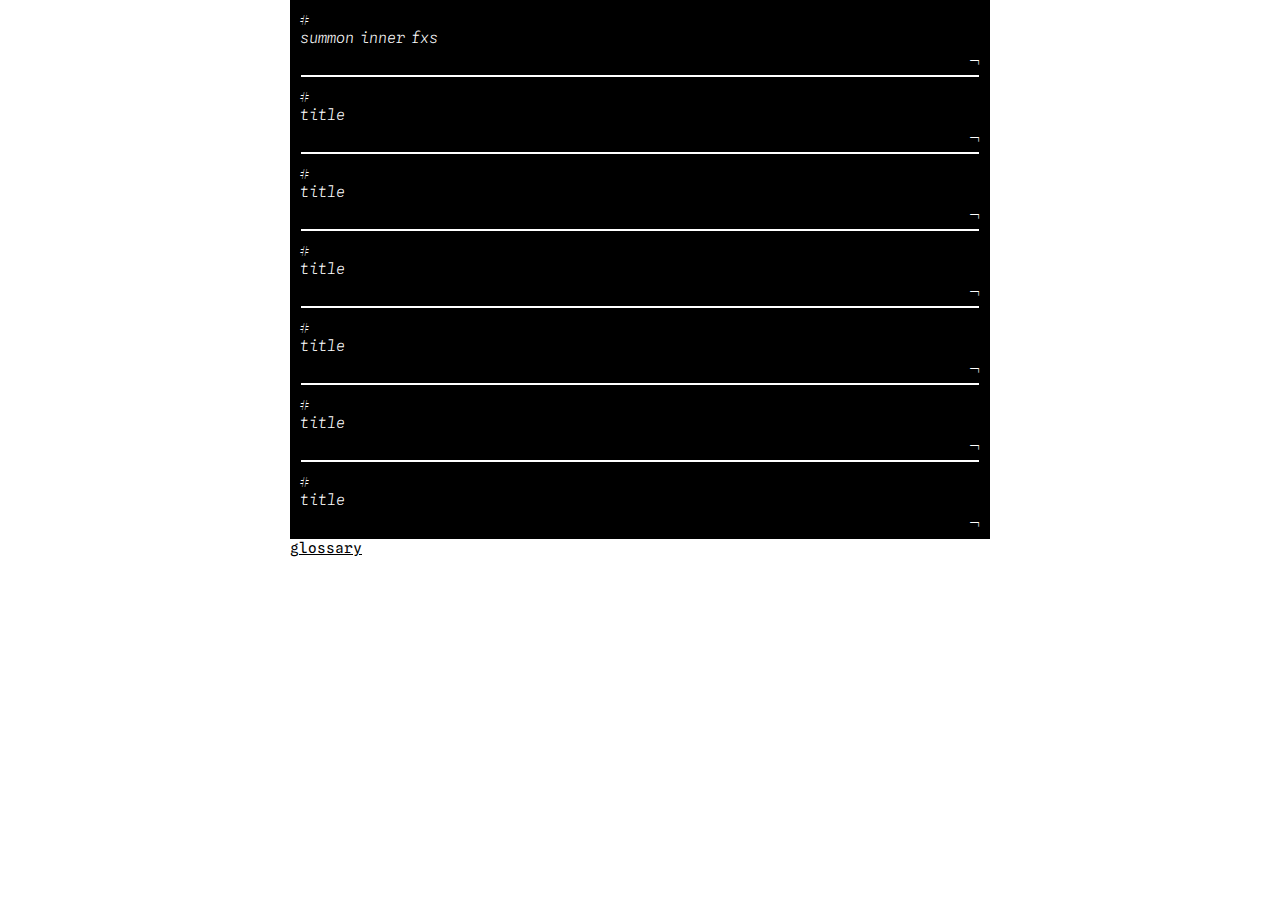
==== index.html @ 473c0562 "Update index.html" ====
<!DOCTYPE html>
<html>
<head>
<meta charset="utf-8/">
<meta name="viewport" content="width=device-width, initial-scale=1"/>

<!-- title --> 
<title>nth</title>

<!-- google fonts api --> 
<link rel="preconnect" href="https://fonts.googleapis.com">
<link rel="preconnect" href="https://fonts.gstatic.com" crossorigin>
<link href="https://fonts.googleapis.com/css2?family=Cormorant+Infant:ital,wght@0,300;0,400;0,500;0,600;1,300;1,400;1,500;1,600&family=Cousine:ital@0;1&family=DM+Mono:ital,wght@0,300;0,400;1,300;1,400&family=IBM+Plex+Mono:ital,wght@0,100;0,200;0,300;0,400;0,500;0,600;0,700;1,100;1,200;1,300;1,400;1,500;1,600;1,700&family=IBM+Plex+Sans:ital,wght@0,100;0,200;0,300;0,400;1,100;1,200;1,300;1,400&family=Montserrat+Alternates:ital,wght@0,100;0,200;0,300;0,400;1,100;1,200;1,300;1,400&family=Montserrat:ital,wght@0,100;0,200;0,300;0,400;1,100;1,200;1,300;1,400&family=Overpass+Mono:wght@300;400&family=PT+Mono&family=Quicksand:wght@300;400&family=Raleway:ital,wght@0,100;0,200;0,300;0,400;0,500;1,100;1,200;1,300;1,400;1,500&family=Red+Hat+Mono:ital,wght@0,300;0,400;1,300;1,400&family=Source+Code+Pro:ital,wght@0,200;0,300;0,400;1,200;1,300;1,400&family=Space+Mono:ital@0;1&family=Spline+Sans+Mono:ital,wght@0,300;0,400;1,300;1,400&family=Ubuntu+Mono:ital@0;1&display=swap" rel="stylesheet">

<link rel="stylesheet" href="https://fonts.googleapis.com/css2?family=Material+Symbols+Sharp:opsz,wght,FILL,GRAD@20..48,100..700,0..1,-50..200" />

<!-- css rules to specify font families:
font-family: 'Cormorant Infant', serif;
font-family: 'Cousine', monospace;
font-family: 'DM Mono', monospace;
font-family: 'IBM Plex Mono', monospace;
font-family: 'IBM Plex Sans', sans-serif;
font-family: 'Montserrat', sans-serif;
font-family: 'Montserrat Alternates', sans-serif;
font-family: 'Overpass Mono', monospace;
font-family: 'PT Mono', monospace;
font-family: 'Quicksand', sans-serif;
font-family: 'Raleway', sans-serif;
font-family: 'Red Hat Mono', monospace;
font-family: 'Source Code Pro', monospace;
font-family: 'Space Mono', monospace;
font-family: 'Spline Sans Mono', monospace;
font-family: 'Ubuntu Mono', monospace;
-->

<style>

/* centered div */

.centered {
	width: 700px;
	margin: auto;
}

/* basics */

body {
	margin: 0px 0px 0px 0px;
	padding: 0px 0px 0px 0px;
}

p {
  	font-size: 100%;
  	/*font-family: "Times New Roman", Times, serif;*/
	font-family: 'Raleway', sans-serif;
	/*font-family: 'Montserrat', sans-serif;*/
	font-weight: 300;
  	width: 700px;
  	margin: auto;
  	background-color: white;
}

nav {
	/*font-family: "Times New Roman", Times, serif;*/
	/*font-family: Raleway, Thin, sans serif;*/
	font-family: 'Spline Sans Mono', monospace;
	/*font-family: 'Space Mono', monospace;*/
	/*font-family: 'Quicksand', sans-serif;*/
  	font-size: 90%;
	word-spacing: -7px;
	width: 700px;
  	margin: 0px;
}

/* text outside foldable containers */

.text {
	font-size: 100%;
    	/*font-family: "Times New Roman", Times, serif;*/
	font-family: Raleway, Thin, sans serif;
	word-wrap: normal;
   	width: 700px;
   	margin: auto;
   	background-color: white;
}

/* paragraph hover effect */

/*
p:hover {
    	color: black;
        background-color: black;
}
*/

/* horizontal lines */

hr {
	border: 8px solid #0000A6;
  	width: 700px;
  	margin: auto;
	margin-left: 0;
	margin-right: 0;
	border-left: 0;
	border-right: 0;
}

/* collapsibles */

.collapsible {
	display: flex; 
	justify-content: center;
	align-items: flex-start;
	flex-direction: column;
	/*font-family: 'Raleway', sans-serif;*/
	font-weight: 200;
	font-family: 'Montserrat', sans-serif;
	/*font-family: 'Source Code Pro', monospace;*/
	/*font-family: 'Space Mono', monospace;*/
	background-color: #000;
	color: white;
	cursor: pointer;
	margin: 0px;
	padding: 0px;
	width: 100%;
	height: 77px;
	border: none;
	text-align: left;
  	outline: none;
  	font-size: 15px;
}

.folder_button_main_layout {
	display: flex;
	flex-direction: column;
	justify-content: space-between;
	height: 100%;
	width: 100%;
	margin: 0px 0px 0px 0px;
	padding: 0px 0px 0px 0px;
}

.divider {
	border: 0.5px solid;
	color: white;
  	width: 700px;
	margin: 0px auto 0px auto;
	padding: 0px 0px 0px 0px;
	width: 96.5%;
	text-align: center;
	transition: color 0.15s ease-out;
}

.folder_button_secondary_layout {
	width: 680px;
	padding: 10px 10px 0px 10px;
}

.active, .collapsible:hover {
 	background-color: #0000A6;
}

.folder_number {
	/*font-family: 'Montserrat', sans-serif;*/
	font-family: 'IBM Plex Mono', monospace;
	font-weight: 100;
	font-size: 15px;
}

.folder_title {
	/*font-family: 'Source Code Pro', monospace;*/
	font-family: 'Spline Sans Mono', monospace;
	word-spacing: -3px;
	font-style: italic;
	/*font-family: 'Quicksand', sans-serif;*/
	font-weight: 300;
	font-size: 15px;
}

/* google material symbol properties  */

.material-symbols-sharp {
  font-variation-settings:
  'FILL' 0,
  'wght' 200,
  'GRAD' 0,
  'opsz' 20
}

.folder_symbol {	
	font-family: 'IBM Plex Mono', monospace;
	text-align: end;
	font-size: 19px;
}

/* fold 1 content */

.folder_container_1 {
	display: flex;
	flex-wrap: wrap;
	justify-content: flex-start;
	align-content: flex-start;
	align-items: flex-start;
	margin: 0px;
	gap: 5px;
  	max-height: 0;
  	overflow: hidden;
  	transition: max-height 0.15s ease-out;
  	background-color: white;
}

.folder_container_1 > div {
	margin: 0px;
}

.folder_img_1 {  
	display: flex;
	width: 345px;
  	height: 345px;
	object-fit: none;
	margin: 0px 0px 0px 0px;
	padding: 0px 0px 0px 0px;
}

.folder_txt_side_1 {
	width: 325px;
	height: 345px;
  	font-size: 80%;
	font-family: 'IBM Plex Sans', sans-serif;
	/*font-family: 'Quicksand', sans-serif;*/
	margin: 0px 0px 0px 0px;
	padding: 15px 15px 0px 10px;
	font-weight: 300;
	word-wrap: break-word;
  	background-color: white;
}

.folder_txt_main_1 {
	width: 325px;
	height: 172.5px;
  	font-size: 80%;
	font-family: 'IBM Plex Sans', sans-serif;
	/*font-family: 'Quicksand', sans-serif;*/
	margin: 0px 0px 0px 0px;
	padding: 5px 10px 0px 10px;
	font-weight: 300;
	word-wrap: break-word;
  	background-color: white;
}

.folder_bcplayer_div_1 {
	width: 700px;
	height: auto;
}

.folder_bcplayer_1 {
	border: 0; 
	width: 700px;
	padding: 5px 0px 0px 0px;
	height: 120px;
}

/* other collapsibles temporary content */

.content {
  	padding: 0px 0px 0px 0px;
  	max-height: 0;
  	overflow: hidden;
  	transition: max-height 0.3s ease-out;
  	background-color: white;
}

/* links */

a:link {
  	color: black;
  	background-color: transparent;
  	text-decoration: none;
}

a:visited {
 	color: black;
 	background-color: transparent;
 	text-decoration: none;
}

a:hover {
  	color: black;
  	background-color: black;
  	text-decoration: none;
}
	
a:active {
 	color: black;
  	background-color: white;
  	text-decoration: none;
}

/* responsive mode (less than 700px) */

@media screen and (max-width: 700px) {
	.left, .main, .right {
    		width: 100%; /* The width is 130%, when the viewport is 700px or smaller */
	}
	.centered {
		width: 100%;
		margin: auto;
  	}
  	body {   
		width: 100%;
    		margin: auto;
		padding: 0px 0px 0px 0px;
  	}
  	.text {
		font-size: 4.5vw;
    		font-family: "Times New Roman", Times, serif;
    		word-wrap: normal;
    		width: 99%;
    		margin: auto;
    		background-color: white;
  	}
  	p { 
  		font-size: 4.5vw;
  		margin: 0px 6px 0px 0px;
		padding: 0px 0px 0px  0px ;
 		width: 100%;
  	}
	img {
		width: 100%;
		object-fit: cover;
	}
	nav {
		/*font-family: "Times New Roman", Times, serif;*/
		/*font-family: Raleway, Thin, sans serif;*/
		font-family: 'Space Mono', monospace;
  		font-size: 4.0vw;
  		margin: auto;
		width: 99%;
  	}
  	hr {
  		width: 100%;
  	}
	.divider {
		border: 1px solid #0000A6;
  		width: 700px;
		margin: 0px 0px 0px 0px;
		padding: 0px 0px 0px 0px;
		width: 95%;
		text-align: center;
	}
	.folder_container_1 {
	gap: 0;
	}
	.folder_img_1 {  
		display: flex;
		width: auto;
  		height: auto;
		object-fit: none;
		margin: 0px 0px 0px 0px;
		padding: 0px 0px 0px 0px;
	}
	.folder_txt_side_1 {
		width: auto;
		height: auto;
  		font-size: 4.5vw;
		font-family: 'IBM Plex Sans', sans-serif;
		/*font-family: 'Quicksand', sans-serif;*/
		margin: 0px 0px 0px 0px;
		padding: 15px 15px 15px 15px;
		font-weight: 300;
		word-wrap: break-word;
  		background-color: white;
	}
	.folder_txt_main_1 {
		width: auto;
		height: auto;
  		font-size: 4.5vw;
		font-family: 'IBM Plex Sans', sans-serif;
		/*font-family: 'Quicksand', sans-serif;*/
		margin: 0px 0px 0px 0px;
		padding: 15px 15px 15px 15px;
		font-weight: 300;
		word-wrap: break-word;
  		background-color: white;
	}
 	.folder_bcplayer_div_1 {
		width: 100%;
		height: 120px;
}
	.folder_bcplayer_1 {
		border: 0; 
		width: 100%;
		height: 120px;
		padding: 0% 0% 0% 0%;
	}
  	.content {
  		width: 100%;
  	}
	.collapsible {
		display: flex; 
		justify-content: center;
		align-items: flex-start;
		flex-direction: column;
		/*font-family: 'Raleway', sans-serif;*/
		font-weight: 200;
		font-family: 'Montserrat', sans-serif;
		/*font-family: 'Source Code Pro', monospace;*/
		/*font-family: 'Space Mono', monospace;*/
		background-color: #000;
		color: white;
		cursor: pointer;
		margin: 0px;
		padding: 0px;
		width: 100%;
		height: 75px;
		border: none;
		text-align: left;
  		outline: none;
  		font-size: 15px;
	}

	.folder_button_main_layout {
		display: flex;
		flex-direction: column;
		justify-content: space-between;
		height: 100%;
		width: 100%;
		margin: 0px 0px 0px 0px;
		padding: 0px 0px 0px 0px;
	}

	.divider {
		border: 0.5px solid;
		color: white;
  		width: 100%;
		margin: 0px auto 0px auto;
		padding: 0px 0px 0px 0px;
		width: 94%;
		text-align: center;
		transition: color 0.15s ease-out;
	}

	.folder_button_secondary_layout {
		width: 100%;
		padding: 5px 0px 5px 0px;
	}

	.active, .collapsible:hover {
 		background-color: #0000A6;
	}

	.folder_number {
		font-family: 'IBM Plex Mono', monospace;
		word-spacing: -3px;
		font-weight: 400;
		font-size: 4.3vw;
		padding: 0px 10px 0px 10px;
	}

	.folder_title {
		font-family: 'Spline Sans Mono', monospace;
		font-style: italic;
		word-spacing: -3px;
		font-weight: 200;
		font-size: 4.3vw;
		padding: 0px 10px 0px 10px;
	}

	.folder_symbol {
		font-family: 'Spline Sans Mono', monospace;
		word-spacing: -3px;
		text-align: end;
		font-size: 4.3vw;
		padding: 0px 10px 0px 10px;
	}
}

</style>
</head>
<body>

<div class="centered">

<!--
<div class="text">
<p>Lorem ipsum dolor sit amet, consectetur adipisicing elit, sed do eiusmod tempor incididunt ut labore et dolore magna aliqua. Ut enim ad minim veniam, quis nostrud exercitation ullamco laboris nisi ut aliquip ex ea commodo consequat.</p>
</div>
-->

<!-- folder 1 -->

<button class="collapsible";>

<div class="folder_button_main_layout";>
<div class="folder_button_secondary_layout";>

<div class="folder_number";>
#
</div>

<div class="folder_title";>
summon inner fxs
</div>

<div class="folder_symbol">
&#172
</div>

</div>

<hr class="divider";>

</div>

</button>
<div class="folder_container_1">

<div class="folder_img_1">
<img src="img/img2.png" alt="src">
</div>

<div>
<p class="folder_txt_side_1">Lorem ipsum dolor sit amet, consectetur adipisicing elit, sed do eiusmod tempor incididunt ut labore et dolore magna aliqua. Ut enim ad minim veniam, quis nostrud exercitation ullamco laboris nisi ut aliquip ex ea commodo consequat. Lorem ipsum dolor sit amet, consectetur adipisicing elit, sed do eiusmod tempor incididunt ut labore et dolore magna aliqua. Ut enim ad minim veniam, quis nostrud exercitation ullamco laboris nisi ut aliquip ex ea commodo consequat. Lorem ipsum dolor sit amet, consectetur adipisicing elit, sed do eiusmod tempor incididunt ut labore et dolore magna aliqua. Ut enim ad minim veniam, quis nostrud exercitation ullamco laboris nisi ut aliquip ex ea commodo consequat. Sed ut perspiciatis unde omnis iste natus error sit voluptatem accusantium doloremque laudantium, totam rem aperiam, eaque ipsa quae ab illo inventore veritatis et quasi architecto beatae vitae dicta sunt explicabo. Nemo enim ipsam voluptatem quia voluptas sit aspernatur aut odit aut fugit...</p>
</div>

<div>
<p class="folder_txt_main_1">Lorem ipsum dolor sit amet, consectetur adipisicing elit, sed do eiusmod tempor incididunt ut labore et dolore magna aliqua. Ut enim ad minim veniam, quis nostrud exercitation ullamco laboris nisi ut aliquip ex ea commodo consequat. Lorem ipsum dolor sit amet, consectetur adipisicing elit, sed do eiusmod tempor incididunt ut labore et dolore magna aliqua. Ut enim ad minim veniam, quis nostrud exercitation ullamco laboris nisi ut aliquip ex ea commodo consequat. Sed ut perspiciatis unde omnis iste natus error.</p>
</div>

<div>
<p class="folder_txt_main_1">Lorem ipsum dolor sit amet, consectetur adipisicing elit, sed do eiusmod tempor incididunt ut labore et dolore magna aliqua. Ut enim ad minim veniam, quis nostrud exercitation ullamco laboris nisi ut aliquip ex ea commodo consequat. Lorem ipsum dolor sit amet, consectetur adipisicing elit, sed do eiusmod tempor incididunt ut labore et dolore magna aliqua. Ut enim ad minim veniam, quis nostrud exercitation ullamco laboris nisi ut aliquip ex ea commodo consequat. Sed ut perspiciatis unde omnis iste natus error.</p>
</div>

<div class="folder_bcplayer_div_1">
<iframe class="folder_bcplayer_1" src="https://bandcamp.com/EmbeddedPlayer/album=3165089018/size=large/bgcol=ffffff/linkcol=333333/tracklist=false/artwork=none/transparent=true/" seamless><a href="https://berndschurer.bandcamp.com/album/parallax">Parallax by Bernd Schurer</a></iframe>
</div>
<hr>
</div>

<!-- folder 2 -->

<button class="collapsible";>
<div class="folder_button_main_layout";>
<div class="folder_button_secondary_layout";>

<div class="folder_number";>
#
</div>

<div class="folder_title";>
title
</div>

<div class="folder_symbol">
&#172;
</div>

</div>

<hr class="divider";>

</div>
</button>

<div class="content">
<p>Lorem ipsum dolor sit amet, consectetur adipisicing elit, sed do eiusmod tempor incididunt ut labore et dolore magna aliqua. Ut enim ad minim veniam, quis nostrud exercitation ullamco laboris nisi ut aliquip ex ea commodo consequat.</p>
</div>

<!-- folder 3 -->

<button class="collapsible";>
<div class="folder_button_main_layout";>
<div class="folder_button_secondary_layout";>

<div class="folder_number";>
#
</div>

<div class="folder_title";>
title
</div>

<div class="folder_symbol">
&#172;
</div>

</div>

<hr class="divider";>

</div>
</button>

<div class="content">
<p>Lorem ipsum dolor sit amet, consectetur adipisicing elit, sed do eiusmod tempor incididunt ut labore et dolore magna aliqua. Ut enim ad minim veniam, quis nostrud exercitation ullamco laboris nisi ut aliquip ex ea commodo consequat.</p>
</div>

<!-- folder 4 -->

<button class="collapsible";>
<div class="folder_button_main_layout";>
<div class="folder_button_secondary_layout";>

<div class="folder_number";>
#
</div>

<div class="folder_title";>
title
</div>

<div class="folder_symbol">
&#172;
</div>

</div>

<hr class="divider";>

</div>
</button>

<div class="content">
<p>Lorem ipsum dolor sit amet, consectetur adipisicing elit, sed do eiusmod tempor incididunt ut labore et dolore magna aliqua. Ut enim ad minim veniam, quis nostrud exercitation ullamco laboris nisi ut aliquip ex ea commodo consequat.</p>
</div>


<!-- folder 5 -->

<button class="collapsible";>
<div class="folder_button_main_layout";>
<div class="folder_button_secondary_layout";>

<div class="folder_number";>
#
</div>

<div class="folder_title";>
title
</div>

<div class="folder_symbol">
&#172;
</div>

</div>

<hr class="divider";>

</div>
</button>

<div class="content">
<p>Lorem ipsum dolor sit amet, consectetur adipisicing elit, sed do eiusmod tempor incididunt ut labore et dolore magna aliqua. Ut enim ad minim veniam, quis nostrud exercitation ullamco laboris nisi ut aliquip ex ea commodo consequat.</p>
</div>

<!-- folder 6 -->

<button class="collapsible";>
<div class="folder_button_main_layout";>
<div class="folder_button_secondary_layout";>

<div class="folder_number";>
#
</div>

<div class="folder_title";>
title
</div>

<div class="folder_symbol">
&#172;
</div>

</div>

<hr class="divider";>

</div>
</button>

<div class="content">
<p>Lorem ipsum dolor sit amet, consectetur adipisicing elit, sed do eiusmod tempor incididunt ut labore et dolore magna aliqua. Ut enim ad minim veniam, quis nostrud exercitation ullamco laboris nisi ut aliquip ex ea commodo consequat.</p>
</div>

<!-- folder 7 -->

<button class="collapsible";>
<div class="folder_button_main_layout";>
<div class="folder_button_secondary_layout";>

<div class="folder_number";>
#
</div>

<div class="folder_title";>
title
</div>

<div class="folder_symbol">
&#172;
</div>

</div>

</div>
</button>

<div class="content">
<div style="padding:177.78% 0 0 0;position:relative;"><iframe src="https://player.vimeo.com/video/793656468?h=6469b2179f&color=0000A6&title=0&byline=0&portrait=0" style="position:absolute;top:0;left:0;width:100%;height:100%;" frameborder="0" allow="autoplay; fullscreen; picture-in-picture" allowfullscreen></iframe></div><script src="https://player.vimeo.com/api/player.js"></script>
</div>

<nav>
<a href="glossary.html"><ins>glossary</ins></a>
</nav>


</div>

<script>
var coll = document.getElementsByClassName("collapsible");
var i;

for (i = 0; i < coll.length; i++) {
  coll[i].addEventListener("click", function() {
    this.classList.toggle("active");
    var content = this.nextElementSibling;
    if (content.style.maxHeight){
      content.style.maxHeight = null;
    } else {
      content.style.maxHeight = content.scrollHeight + "px";
    } 
  });
}
</script>

</body>
</html>
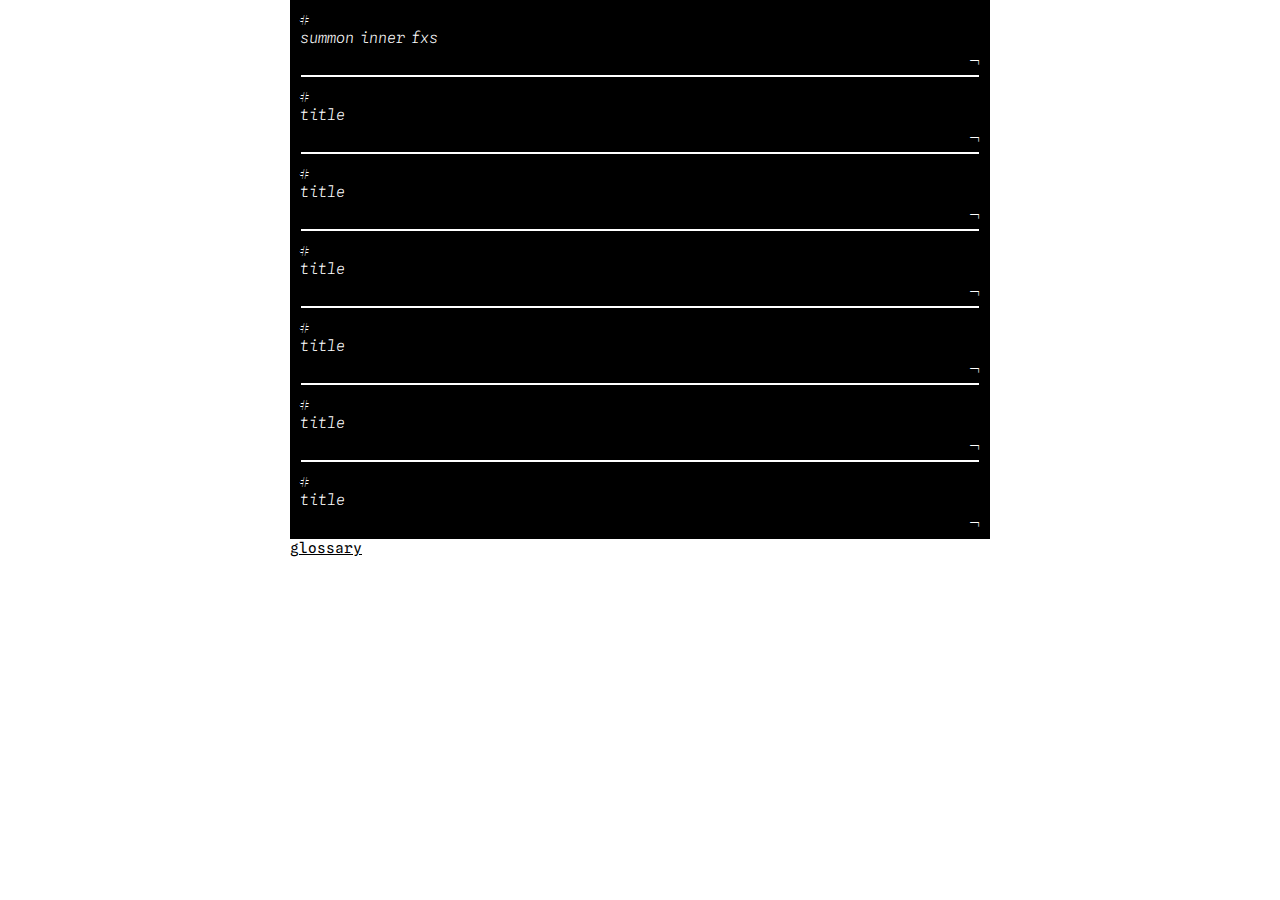
==== commit 0f6d20b4: "Update index.html" ====
--- a/index.html
+++ b/index.html
@@ -1,3 +1,4 @@
+
 <!DOCTYPE html>
 <html>
 <head>
@@ -11,8 +12,6 @@
 <link rel="preconnect" href="https://fonts.googleapis.com">
 <link rel="preconnect" href="https://fonts.gstatic.com" crossorigin>
 <link href="https://fonts.googleapis.com/css2?family=Cormorant+Infant:ital,wght@0,300;0,400;0,500;0,600;1,300;1,400;1,500;1,600&family=Cousine:ital@0;1&family=DM+Mono:ital,wght@0,300;0,400;1,300;1,400&family=IBM+Plex+Mono:ital,wght@0,100;0,200;0,300;0,400;0,500;0,600;0,700;1,100;1,200;1,300;1,400;1,500;1,600;1,700&family=IBM+Plex+Sans:ital,wght@0,100;0,200;0,300;0,400;1,100;1,200;1,300;1,400&family=Montserrat+Alternates:ital,wght@0,100;0,200;0,300;0,400;1,100;1,200;1,300;1,400&family=Montserrat:ital,wght@0,100;0,200;0,300;0,400;1,100;1,200;1,300;1,400&family=Overpass+Mono:wght@300;400&family=PT+Mono&family=Quicksand:wght@300;400&family=Raleway:ital,wght@0,100;0,200;0,300;0,400;0,500;1,100;1,200;1,300;1,400;1,500&family=Red+Hat+Mono:ital,wght@0,300;0,400;1,300;1,400&family=Source+Code+Pro:ital,wght@0,200;0,300;0,400;1,200;1,300;1,400&family=Space+Mono:ital@0;1&family=Spline+Sans+Mono:ital,wght@0,300;0,400;1,300;1,400&family=Ubuntu+Mono:ital@0;1&display=swap" rel="stylesheet">
-
-<link rel="stylesheet" href="https://fonts.googleapis.com/css2?family=Material+Symbols+Sharp:opsz,wght,FILL,GRAD@20..48,100..700,0..1,-50..200" />
 
 <!-- css rules to specify font families:
 font-family: 'Cormorant Infant', serif;
@@ -148,7 +147,6 @@
 	padding: 0px 0px 0px 0px;
 	width: 96.5%;
 	text-align: center;
-	transition: color 0.15s ease-out;
 }
 
 .folder_button_secondary_layout {
@@ -175,16 +173,6 @@
 	/*font-family: 'Quicksand', sans-serif;*/
 	font-weight: 300;
 	font-size: 15px;
-}
-
-/* google material symbol properties  */
-
-.material-symbols-sharp {
-  font-variation-settings:
-  'FILL' 0,
-  'wght' 200,
-  'GRAD' 0,
-  'opsz' 20
 }
 
 .folder_symbol {	
@@ -430,14 +418,11 @@
 	}
 
 	.divider {
-		border: 0.5px solid;
+		border: 0.5px solid white;
 		color: white;
-  		width: 100%;
 		margin: 0px auto 0px auto;
 		padding: 0px 0px 0px 0px;
 		width: 94%;
-		text-align: center;
-		transition: color 0.15s ease-out;
 	}
 
 	.folder_button_secondary_layout {
@@ -453,7 +438,8 @@
 		font-family: 'IBM Plex Mono', monospace;
 		word-spacing: -3px;
 		font-weight: 400;
-		font-size: 4.3vw;
+		/*font-size: 4.3vw;*/
+		font-size: 16px;
 		padding: 0px 10px 0px 10px;
 	}
 
@@ -462,7 +448,8 @@
 		font-style: italic;
 		word-spacing: -3px;
 		font-weight: 200;
-		font-size: 4.3vw;
+		/*font-size: 4.3vw;*/
+		font-size: 16px;
 		padding: 0px 10px 0px 10px;
 	}
 
@@ -470,7 +457,8 @@
 		font-family: 'Spline Sans Mono', monospace;
 		word-spacing: -3px;
 		text-align: end;
-		font-size: 4.3vw;
+		/*font-size: 4.3vw;*/
+		font-size: 16px;
 		padding: 0px 10px 0px 10px;
 	}
 }
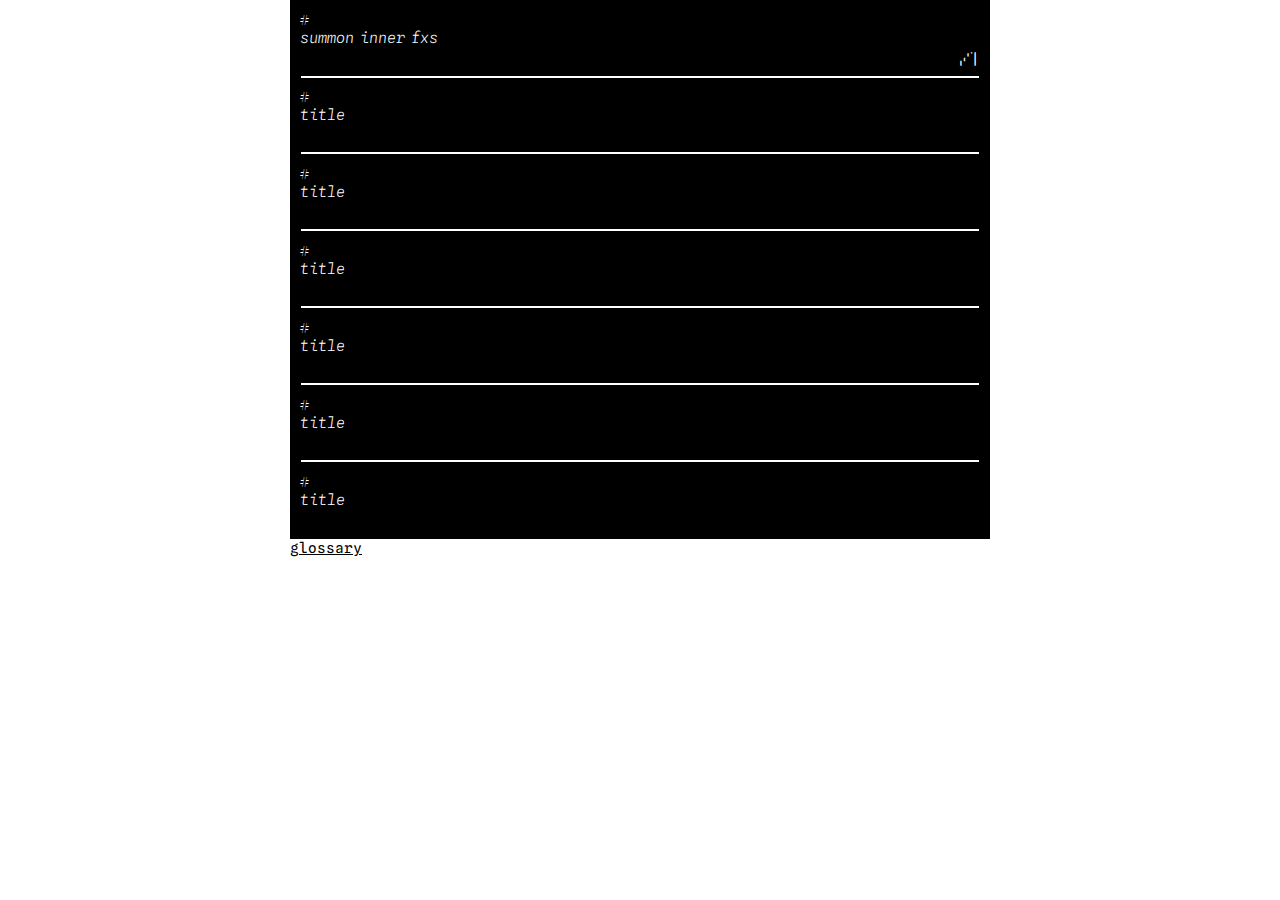
==== commit 4c23806f: "Add files via upload" ====
--- a/index.html
+++ b/index.html
@@ -1,4 +1,3 @@
-
 <!DOCTYPE html>
 <html>
 <head>
@@ -32,443 +31,16 @@
 font-family: 'Ubuntu Mono', monospace;
 -->
 
-<style>
-
-/* centered div */
-
-.centered {
-	width: 700px;
-	margin: auto;
-}
-
-/* basics */
-
-body {
-	margin: 0px 0px 0px 0px;
-	padding: 0px 0px 0px 0px;
-}
-
-p {
-  	font-size: 100%;
-  	/*font-family: "Times New Roman", Times, serif;*/
-	font-family: 'Raleway', sans-serif;
-	/*font-family: 'Montserrat', sans-serif;*/
-	font-weight: 300;
-  	width: 700px;
-  	margin: auto;
-  	background-color: white;
-}
-
-nav {
-	/*font-family: "Times New Roman", Times, serif;*/
-	/*font-family: Raleway, Thin, sans serif;*/
-	font-family: 'Spline Sans Mono', monospace;
-	/*font-family: 'Space Mono', monospace;*/
-	/*font-family: 'Quicksand', sans-serif;*/
-  	font-size: 90%;
-	word-spacing: -7px;
-	width: 700px;
-  	margin: 0px;
-}
-
-/* text outside foldable containers */
-
-.text {
-	font-size: 100%;
-    	/*font-family: "Times New Roman", Times, serif;*/
-	font-family: Raleway, Thin, sans serif;
-	word-wrap: normal;
-   	width: 700px;
-   	margin: auto;
-   	background-color: white;
-}
-
-/* paragraph hover effect */
-
-/*
-p:hover {
-    	color: black;
-        background-color: black;
-}
-*/
-
-/* horizontal lines */
-
-hr {
-	border: 8px solid #0000A6;
-  	width: 700px;
-  	margin: auto;
-	margin-left: 0;
-	margin-right: 0;
-	border-left: 0;
-	border-right: 0;
-}
-
-/* collapsibles */
-
-.collapsible {
-	display: flex; 
-	justify-content: center;
-	align-items: flex-start;
-	flex-direction: column;
-	/*font-family: 'Raleway', sans-serif;*/
-	font-weight: 200;
-	font-family: 'Montserrat', sans-serif;
-	/*font-family: 'Source Code Pro', monospace;*/
-	/*font-family: 'Space Mono', monospace;*/
-	background-color: #000;
-	color: white;
-	cursor: pointer;
-	margin: 0px;
-	padding: 0px;
-	width: 100%;
-	height: 77px;
-	border: none;
-	text-align: left;
-  	outline: none;
-  	font-size: 15px;
-}
-
-.folder_button_main_layout {
-	display: flex;
-	flex-direction: column;
-	justify-content: space-between;
-	height: 100%;
-	width: 100%;
-	margin: 0px 0px 0px 0px;
-	padding: 0px 0px 0px 0px;
-}
-
-.divider {
-	border: 0.5px solid;
-	color: white;
-  	width: 700px;
-	margin: 0px auto 0px auto;
-	padding: 0px 0px 0px 0px;
-	width: 96.5%;
-	text-align: center;
-}
-
-.folder_button_secondary_layout {
-	width: 680px;
-	padding: 10px 10px 0px 10px;
-}
-
-.active, .collapsible:hover {
- 	background-color: #0000A6;
-}
-
-.folder_number {
-	/*font-family: 'Montserrat', sans-serif;*/
-	font-family: 'IBM Plex Mono', monospace;
-	font-weight: 100;
-	font-size: 15px;
-}
-
-.folder_title {
-	/*font-family: 'Source Code Pro', monospace;*/
-	font-family: 'Spline Sans Mono', monospace;
-	word-spacing: -3px;
-	font-style: italic;
-	/*font-family: 'Quicksand', sans-serif;*/
-	font-weight: 300;
-	font-size: 15px;
-}
-
-.folder_symbol {	
-	font-family: 'IBM Plex Mono', monospace;
-	text-align: end;
-	font-size: 19px;
-}
-
-/* fold 1 content */
-
-.folder_container_1 {
-	display: flex;
-	flex-wrap: wrap;
-	justify-content: flex-start;
-	align-content: flex-start;
-	align-items: flex-start;
-	margin: 0px;
-	gap: 5px;
-  	max-height: 0;
-  	overflow: hidden;
-  	transition: max-height 0.15s ease-out;
-  	background-color: white;
-}
-
-.folder_container_1 > div {
-	margin: 0px;
-}
-
-.folder_img_1 {  
-	display: flex;
-	width: 345px;
-  	height: 345px;
-	object-fit: none;
-	margin: 0px 0px 0px 0px;
-	padding: 0px 0px 0px 0px;
-}
-
-.folder_txt_side_1 {
-	width: 325px;
-	height: 345px;
-  	font-size: 80%;
-	font-family: 'IBM Plex Sans', sans-serif;
-	/*font-family: 'Quicksand', sans-serif;*/
-	margin: 0px 0px 0px 0px;
-	padding: 15px 15px 0px 10px;
-	font-weight: 300;
-	word-wrap: break-word;
-  	background-color: white;
-}
-
-.folder_txt_main_1 {
-	width: 325px;
-	height: 172.5px;
-  	font-size: 80%;
-	font-family: 'IBM Plex Sans', sans-serif;
-	/*font-family: 'Quicksand', sans-serif;*/
-	margin: 0px 0px 0px 0px;
-	padding: 5px 10px 0px 10px;
-	font-weight: 300;
-	word-wrap: break-word;
-  	background-color: white;
-}
-
-.folder_bcplayer_div_1 {
-	width: 700px;
-	height: auto;
-}
-
-.folder_bcplayer_1 {
-	border: 0; 
-	width: 700px;
-	padding: 5px 0px 0px 0px;
-	height: 120px;
-}
-
-/* other collapsibles temporary content */
-
-.content {
-  	padding: 0px 0px 0px 0px;
-  	max-height: 0;
-  	overflow: hidden;
-  	transition: max-height 0.3s ease-out;
-  	background-color: white;
-}
-
-/* links */
-
-a:link {
-  	color: black;
-  	background-color: transparent;
-  	text-decoration: none;
-}
-
-a:visited {
- 	color: black;
- 	background-color: transparent;
- 	text-decoration: none;
-}
-
-a:hover {
-  	color: black;
-  	background-color: black;
-  	text-decoration: none;
-}
-	
-a:active {
- 	color: black;
-  	background-color: white;
-  	text-decoration: none;
-}
-
-/* responsive mode (less than 700px) */
-
-@media screen and (max-width: 700px) {
-	.left, .main, .right {
-    		width: 100%; /* The width is 130%, when the viewport is 700px or smaller */
-	}
-	.centered {
-		width: 100%;
-		margin: auto;
-  	}
-  	body {   
-		width: 100%;
-    		margin: auto;
-		padding: 0px 0px 0px 0px;
-  	}
-  	.text {
-		font-size: 4.5vw;
-    		font-family: "Times New Roman", Times, serif;
-    		word-wrap: normal;
-    		width: 99%;
-    		margin: auto;
-    		background-color: white;
-  	}
-  	p { 
-  		font-size: 4.5vw;
-  		margin: 0px 6px 0px 0px;
-		padding: 0px 0px 0px  0px ;
- 		width: 100%;
-  	}
-	img {
-		width: 100%;
-		object-fit: cover;
-	}
-	nav {
-		/*font-family: "Times New Roman", Times, serif;*/
-		/*font-family: Raleway, Thin, sans serif;*/
-		font-family: 'Space Mono', monospace;
-  		font-size: 4.0vw;
-  		margin: auto;
-		width: 99%;
-  	}
-  	hr {
-  		width: 100%;
-  	}
-	.divider {
-		border: 1px solid #0000A6;
-  		width: 700px;
-		margin: 0px 0px 0px 0px;
-		padding: 0px 0px 0px 0px;
-		width: 95%;
-		text-align: center;
-	}
-	.folder_container_1 {
-	gap: 0;
-	}
-	.folder_img_1 {  
-		display: flex;
-		width: auto;
-  		height: auto;
-		object-fit: none;
-		margin: 0px 0px 0px 0px;
-		padding: 0px 0px 0px 0px;
-	}
-	.folder_txt_side_1 {
-		width: auto;
-		height: auto;
-  		font-size: 4.5vw;
-		font-family: 'IBM Plex Sans', sans-serif;
-		/*font-family: 'Quicksand', sans-serif;*/
-		margin: 0px 0px 0px 0px;
-		padding: 15px 15px 15px 15px;
-		font-weight: 300;
-		word-wrap: break-word;
-  		background-color: white;
-	}
-	.folder_txt_main_1 {
-		width: auto;
-		height: auto;
-  		font-size: 4.5vw;
-		font-family: 'IBM Plex Sans', sans-serif;
-		/*font-family: 'Quicksand', sans-serif;*/
-		margin: 0px 0px 0px 0px;
-		padding: 15px 15px 15px 15px;
-		font-weight: 300;
-		word-wrap: break-word;
-  		background-color: white;
-	}
- 	.folder_bcplayer_div_1 {
-		width: 100%;
-		height: 120px;
-}
-	.folder_bcplayer_1 {
-		border: 0; 
-		width: 100%;
-		height: 120px;
-		padding: 0% 0% 0% 0%;
-	}
-  	.content {
-  		width: 100%;
-  	}
-	.collapsible {
-		display: flex; 
-		justify-content: center;
-		align-items: flex-start;
-		flex-direction: column;
-		/*font-family: 'Raleway', sans-serif;*/
-		font-weight: 200;
-		font-family: 'Montserrat', sans-serif;
-		/*font-family: 'Source Code Pro', monospace;*/
-		/*font-family: 'Space Mono', monospace;*/
-		background-color: #000;
-		color: white;
-		cursor: pointer;
-		margin: 0px;
-		padding: 0px;
-		width: 100%;
-		height: 75px;
-		border: none;
-		text-align: left;
-  		outline: none;
-  		font-size: 15px;
-	}
-
-	.folder_button_main_layout {
-		display: flex;
-		flex-direction: column;
-		justify-content: space-between;
-		height: 100%;
-		width: 100%;
-		margin: 0px 0px 0px 0px;
-		padding: 0px 0px 0px 0px;
-	}
-
-	.divider {
-		border: 0.5px solid white;
-		color: white;
-		margin: 0px auto 0px auto;
-		padding: 0px 0px 0px 0px;
-		width: 94%;
-	}
-
-	.folder_button_secondary_layout {
-		width: 100%;
-		padding: 5px 0px 5px 0px;
-	}
-
-	.active, .collapsible:hover {
- 		background-color: #0000A6;
-	}
-
-	.folder_number {
-		font-family: 'IBM Plex Mono', monospace;
-		word-spacing: -3px;
-		font-weight: 400;
-		/*font-size: 4.3vw;*/
-		font-size: 16px;
-		padding: 0px 10px 0px 10px;
-	}
-
-	.folder_title {
-		font-family: 'Spline Sans Mono', monospace;
-		font-style: italic;
-		word-spacing: -3px;
-		font-weight: 200;
-		/*font-size: 4.3vw;*/
-		font-size: 16px;
-		padding: 0px 10px 0px 10px;
-	}
-
-	.folder_symbol {
-		font-family: 'Spline Sans Mono', monospace;
-		word-spacing: -3px;
-		text-align: end;
-		/*font-size: 4.3vw;*/
-		font-size: 16px;
-		padding: 0px 10px 0px 10px;
-	}
-}
-
-</style>
+<!-- google icons --> 
+<link rel="stylesheet" href="https://fonts.googleapis.com/css2?family=Material+Symbols+Outlined:opsz,wght,FILL,GRAD@20..48,100..700,0..1,-50..200" />
+
+<!-- css --> 
+<link rel="stylesheet" href="css/style.css">
+
 </head>
 <body>
 
 <div class="centered">
-
 <!--
 <div class="text">
 <p>Lorem ipsum dolor sit amet, consectetur adipisicing elit, sed do eiusmod tempor incididunt ut labore et dolore magna aliqua. Ut enim ad minim veniam, quis nostrud exercitation ullamco laboris nisi ut aliquip ex ea commodo consequat.</p>
@@ -491,12 +63,15 @@
 </div>
 
 <div class="folder_symbol">
-&#172
-</div>
-
-</div>
-
-<hr class="divider";>
+<!-- &#172 -->
+<span class="material-symbols-outlined">
+waterfall_chart
+</span>
+</div>
+
+</div>
+
+<hr class="divider0";>
 
 </div>
 
@@ -540,12 +115,12 @@
 </div>
 
 <div class="folder_symbol">
-&#172;
-</div>
-
-</div>
-
-<hr class="divider";>
+&nbsp;
+</div>
+
+</div>
+
+<hr class="divider1";>
 
 </div>
 </button>
@@ -569,12 +144,12 @@
 </div>
 
 <div class="folder_symbol">
-&#172;
-</div>
-
-</div>
-
-<hr class="divider";>
+&nbsp;
+</div>
+
+</div>
+
+<hr class="divider2";>
 
 </div>
 </button>
@@ -598,12 +173,12 @@
 </div>
 
 <div class="folder_symbol">
-&#172;
-</div>
-
-</div>
-
-<hr class="divider";>
+&nbsp;
+</div>
+
+</div>
+
+<hr class="divider3";>
 
 </div>
 </button>
@@ -628,12 +203,12 @@
 </div>
 
 <div class="folder_symbol">
-&#172;
-</div>
-
-</div>
-
-<hr class="divider";>
+&nbsp;
+</div>
+
+</div>
+
+<hr class="divider4";>
 
 </div>
 </button>
@@ -657,12 +232,12 @@
 </div>
 
 <div class="folder_symbol">
-&#172;
-</div>
-
-</div>
-
-<hr class="divider";>
+&nbsp;
+</div>
+
+</div>
+
+<hr class="divider5";>
 
 </div>
 </button>
@@ -686,7 +261,7 @@
 </div>
 
 <div class="folder_symbol">
-&#172;
+&nbsp;
 </div>
 
 </div>
@@ -699,28 +274,14 @@
 </div>
 
 <nav>
-<a href="glossary.html"><ins>glossary</ins></a>
+<a href="pages/glossary/glossary.html"><ins>glossary</ins></a>
 </nav>
 
 
 </div>
 
-<script>
-var coll = document.getElementsByClassName("collapsible");
-var i;
-
-for (i = 0; i < coll.length; i++) {
-  coll[i].addEventListener("click", function() {
-    this.classList.toggle("active");
-    var content = this.nextElementSibling;
-    if (content.style.maxHeight){
-      content.style.maxHeight = null;
-    } else {
-      content.style.maxHeight = content.scrollHeight + "px";
-    } 
-  });
-}
-</script>
+<!-- js --> 
+<script src="js/scripts.js"></script>
 
 </body>
 </html>
--- a/css/style.css
+++ b/css/style.css
@@ -0,0 +1,496 @@
+/* centered div */
+	
+.centered {
+	width: 700px;
+	margin: auto;
+}
+
+/* basics */
+
+body {
+	margin: 0px 0px 0px 0px;
+	padding: 0px 0px 0px 0px;
+}
+
+p {
+  	font-size: 100%;
+  	/*font-family: "Times New Roman", Times, serif;*/
+	font-family: 'Raleway', sans-serif;
+	/*font-family: 'Montserrat', sans-serif;*/
+	font-weight: 300;
+  	width: 700px;
+  	margin: auto;
+  	background-color: white;
+}
+
+nav {
+	/*font-family: "Times New Roman", Times, serif;*/
+	/*font-family: Raleway, Thin, sans serif;*/
+	font-family: 'Spline Sans Mono', monospace;
+	/*font-family: 'Space Mono', monospace;*/
+	/*font-family: 'Quicksand', sans-serif;*/
+  	font-size: 90%;
+	word-spacing: -7px;
+	width: 700px;
+  	margin: 0px;
+}
+
+/* icons */
+
+.material-symbols-outlined {
+  font-variation-settings:
+  'FILL' 0,
+  'wght' 100,
+  'GRAD' 0,
+  'opsz' 24
+}
+
+/* text outside foldable containers */
+
+.text {
+	font-size: 100%;
+    	/*font-family: "Times New Roman", Times, serif;*/
+	font-family: Raleway, Thin, sans serif;
+	word-wrap: normal;
+   	width: 700px;
+   	margin: auto;
+   	background-color: white;
+}
+
+/* paragraph hover effect */
+
+/*
+p:hover {
+    	color: black;
+        background-color: black;
+}
+*/
+
+/* horizontal lines */
+
+hr {
+	border: 8px solid #0000A6;
+  	width: 700px;
+  	margin: auto;
+	margin-left: 0;
+	margin-right: 0;
+	border-left: 0;
+	border-right: 0;
+}
+
+/* collapsibles */
+
+.collapsible {
+	display: flex; 
+	justify-content: center;
+	align-items: flex-start;
+	flex-direction: column;
+	/*font-family: 'Raleway', sans-serif;*/
+	font-weight: 200;
+	font-family: 'Montserrat', sans-serif;
+	/*font-family: 'Source Code Pro', monospace;*/
+	/*font-family: 'Space Mono', monospace;*/
+	background-color: #000;
+	color: white;
+	cursor: pointer;
+	margin: 0px;
+	padding: 0px;
+	width: 100%;
+	height: 77px;
+	border: none;
+	text-align: left;
+  	outline: none;
+  	font-size: 15px;
+}
+
+.folder_button_main_layout {
+	display: flex;
+	flex-direction: column;
+	justify-content: space-between;
+	height: 100%;
+	width: 100%;
+	margin: 0px 0px 0px 0px;
+	padding: 0px 0px 0px 0px;
+}
+
+/* folder dividers */
+
+.divider0 {
+	border: 0.5px solid;
+	color: white;
+  	width: 700px;
+	margin: 0px auto 0px auto;
+	padding: 0px 0px 0px 0px;
+	width: 96.5%;
+	text-align: center;
+	transition: opacity 0.1s ease-out;
+}
+
+.divider1 {
+	border: 0.5px solid;
+	color: white;
+  	width: 700px;
+	margin: 0px auto 0px auto;
+	padding: 0px 0px 0px 0px;
+	width: 96.5%;
+	text-align: center;
+	transition: opacity 0.1s ease-out;
+}
+
+.divider2 {
+	border: 0.5px solid;
+	color: white;
+  	width: 700px;
+	margin: 0px auto 0px auto;
+	padding: 0px 0px 0px 0px;
+	width: 96.5%;
+	text-align: center;
+	transition: opacity 0.1s ease-out;
+}
+
+.divider3 {
+	border: 0.5px solid;
+	color: white;
+  	width: 700px;
+	margin: 0px auto 0px auto;
+	padding: 0px 0px 0px 0px;
+	width: 96.5%;
+	text-align: center;
+	transition: opacity 0.1s ease-out;
+}
+
+.divider4 {
+	border: 0.5px solid;
+	color: white;
+  	width: 700px;
+	margin: 0px auto 0px auto;
+	padding: 0px 0px 0px 0px;
+	width: 96.5%;
+	text-align: center;
+	transition: opacity 0.1s ease-out;
+}
+
+.divider5 {
+	border: 0.5px solid;
+	color: white;
+  	width: 700px;
+	margin: 0px auto 0px auto;
+	padding: 0px 0px 0px 0px;
+	width: 96.5%;
+	text-align: center;
+	transition: opacity 0.1s ease-out;
+}
+
+.folder_button_secondary_layout {
+	width: 680px;
+	padding: 10px 10px 0px 10px;
+}
+
+.active, .collapsible:hover {
+ 	background-color: #0000A6;
+}
+
+.folder_number {
+	/*font-family: 'Montserrat', sans-serif;*/
+	font-family: 'IBM Plex Mono', monospace;
+	font-weight: 100;
+	font-size: 15px;
+}
+
+.folder_title {
+	/*font-family: 'Source Code Pro', monospace;*/
+	font-family: 'Spline Sans Mono', monospace;
+	word-spacing: -3px;
+	font-style: italic;
+	/*font-family: 'Quicksand', sans-serif;*/
+	font-weight: 300;
+	font-size: 15px;
+}
+
+.folder_symbol {	
+	font-family: 'IBM Plex Mono', monospace;
+	text-align: end;
+	font-size: 19px;
+}
+
+/* fold 1 content */
+
+.folder_container_1 {
+	display: flex;
+	flex-wrap: wrap;
+	justify-content: flex-start;
+	align-content: flex-start;
+	align-items: flex-start;
+	margin: 0px;
+	gap: 5px;
+  	max-height: 0;
+  	overflow: hidden;
+  	transition: max-height 0.15s ease-out;
+  	background-color: white;
+}
+
+.folder_container_1 > div {
+	margin: 0px;
+}
+
+.folder_img_1 {  
+	display: flex;
+	width: 345px;
+  	height: 345px;
+	object-fit: none;
+	margin: 0px 0px 0px 0px;
+	padding: 0px 0px 0px 0px;
+}
+
+.folder_txt_side_1 {
+	width: 325px;
+	height: 345px;
+  	font-size: 80%;
+	font-family: 'IBM Plex Sans', sans-serif;
+	/*font-family: 'Quicksand', sans-serif;*/
+	margin: 0px 0px 0px 0px;
+	padding: 15px 15px 0px 10px;
+	font-weight: 300;
+	word-wrap: break-word;
+  	background-color: white;
+}
+
+.folder_txt_main_1 {
+	width: 325px;
+	height: 172.5px;
+  	font-size: 80%;
+	font-family: 'IBM Plex Sans', sans-serif;
+	/*font-family: 'Quicksand', sans-serif;*/
+	margin: 0px 0px 0px 0px;
+	padding: 5px 10px 0px 10px;
+	font-weight: 300;
+	word-wrap: break-word;
+  	background-color: white;
+}
+
+.folder_bcplayer_div_1 {
+	width: 700px;
+	height: auto;
+}
+
+.folder_bcplayer_1 {
+	border: 0; 
+	width: 700px;
+	padding: 5px 0px 0px 0px;
+	height: 120px;
+}
+
+/* other collapsibles temporary content */
+
+.content {
+  	padding: 0px 0px 0px 0px;
+  	max-height: 0;
+  	overflow: hidden;
+  	transition: max-height 0.3s ease-out;
+  	background-color: white;
+}
+
+/* links */
+
+a:link {
+  	color: black;
+  	background-color: transparent;
+  	text-decoration: none;
+}
+
+a:visited {
+ 	color: black;
+ 	background-color: transparent;
+ 	text-decoration: none;
+}
+
+a:hover {
+  	color: black;
+  	background-color: black;
+  	text-decoration: none;
+}
+	
+a:active {
+ 	color: black;
+  	background-color: white;
+  	text-decoration: none;
+}
+
+/* responsive mode (less than 700px) */
+
+@media screen and (max-width: 700px) {
+	.left, .main, .right {
+    		width: 100%; /* The width is 130%, when the viewport is 700px or smaller */
+	}
+	.centered {
+		width: 100%;
+		margin: auto;
+  	}
+  	body {   
+		width: 100%;
+    		margin: auto;
+		padding: 0px 0px 0px 0px;
+  	}
+  	.text {
+		font-size: 4.5vw;
+    		font-family: "Times New Roman", Times, serif;
+    		word-wrap: normal;
+    		width: 99%;
+    		margin: auto;
+    		background-color: white;
+  	}
+  	p { 
+  		font-size: 4.5vw;
+  		margin: 0px 6px 0px 0px;
+		padding: 0px 0px 0px  0px ;
+ 		width: 100%;
+  	}
+	img {
+		width: 100%;
+		object-fit: cover;
+	}
+	nav {
+		/*font-family: "Times New Roman", Times, serif;*/
+		/*font-family: Raleway, Thin, sans serif;*/
+		font-family: 'Space Mono', monospace;
+  		font-size: 4.0vw;
+  		margin: auto;
+		width: 99%;
+  	}
+  	hr {
+  		width: 100%;
+  	}
+	.divider {
+		border: 1px solid #0000A6;
+  		width: 700px;
+		margin: 0px 0px 0px 0px;
+		padding: 0px 0px 0px 0px;
+		width: 95%;
+		text-align: center;
+	}
+	.folder_container_1 {
+	gap: 0;
+	}
+	.folder_img_1 {  
+		display: flex;
+		width: auto;
+  		height: auto;
+		object-fit: none;
+		margin: 0px 0px 0px 0px;
+		padding: 0px 0px 0px 0px;
+	}
+	.folder_txt_side_1 {
+		width: auto;
+		height: auto;
+  		font-size: 4.5vw;
+		font-family: 'IBM Plex Sans', sans-serif;
+		/*font-family: 'Quicksand', sans-serif;*/
+		margin: 0px 0px 0px 0px;
+		padding: 15px 15px 15px 15px;
+		font-weight: 300;
+		word-wrap: break-word;
+  		background-color: white;
+	}
+	.folder_txt_main_1 {
+		width: auto;
+		height: auto;
+  		font-size: 4.5vw;
+		font-family: 'IBM Plex Sans', sans-serif;
+		/*font-family: 'Quicksand', sans-serif;*/
+		margin: 0px 0px 0px 0px;
+		padding: 15px 15px 15px 15px;
+		font-weight: 300;
+		word-wrap: break-word;
+  		background-color: white;
+	}
+ 	.folder_bcplayer_div_1 {
+		width: 100%;
+		height: 120px;
+}
+	.folder_bcplayer_1 {
+		border: 0; 
+		width: 100%;
+		height: 120px;
+		padding: 0% 0% 0% 0%;
+	}
+  	.content {
+  		width: 100%;
+  	}
+	.collapsible {
+		display: flex; 
+		justify-content: center;
+		align-items: flex-start;
+		flex-direction: column;
+		/*font-family: 'Raleway', sans-serif;*/
+		font-weight: 200;
+		font-family: 'Montserrat', sans-serif;
+		/*font-family: 'Source Code Pro', monospace;*/
+		/*font-family: 'Space Mono', monospace;*/
+		background-color: #000;
+		color: white;
+		cursor: pointer;
+		margin: 0px;
+		padding: 0px;
+		width: 100%;
+		height: 75px;
+		border: none;
+		text-align: left;
+  		outline: none;
+  		font-size: 15px;
+	}
+
+	.folder_button_main_layout {
+		display: flex;
+		flex-direction: column;
+		justify-content: space-between;
+		height: 100%;
+		width: 100%;
+		margin: 0px 0px 0px 0px;
+		padding: 0px 0px 0px 0px;
+	}
+
+	.divider {
+		border: 0.5px solid white;
+		color: white;
+		margin: 0px auto 0px auto;
+		padding: 0px 0px 0px 0px;
+		width: 94%;
+	}
+
+	.folder_button_secondary_layout {
+		width: 100%;
+		padding: 5px 0px 5px 0px;
+	}
+
+	.active, .collapsible:hover {
+ 		background-color: #0000A6;
+	}
+
+	.folder_number {
+		font-family: 'IBM Plex Mono', monospace;
+		word-spacing: -3px;
+		font-weight: 400;
+		/*font-size: 4.3vw;*/
+		font-size: 16px;
+		padding: 0px 10px 0px 10px;
+	}
+
+	.folder_title {
+		font-family: 'Spline Sans Mono', monospace;
+		font-style: italic;
+		word-spacing: -3px;
+		font-weight: 200;
+		/*font-size: 4.3vw;*/
+		font-size: 16px;
+		padding: 0px 10px 0px 10px;
+	}
+
+	.folder_symbol {
+		font-family: 'Spline Sans Mono', monospace;
+		word-spacing: -3px;
+		text-align: end;
+		/*font-size: 4.3vw;*/
+		font-size: 16px;
+		padding: 0px 10px 0px 10px;
+	}
+}
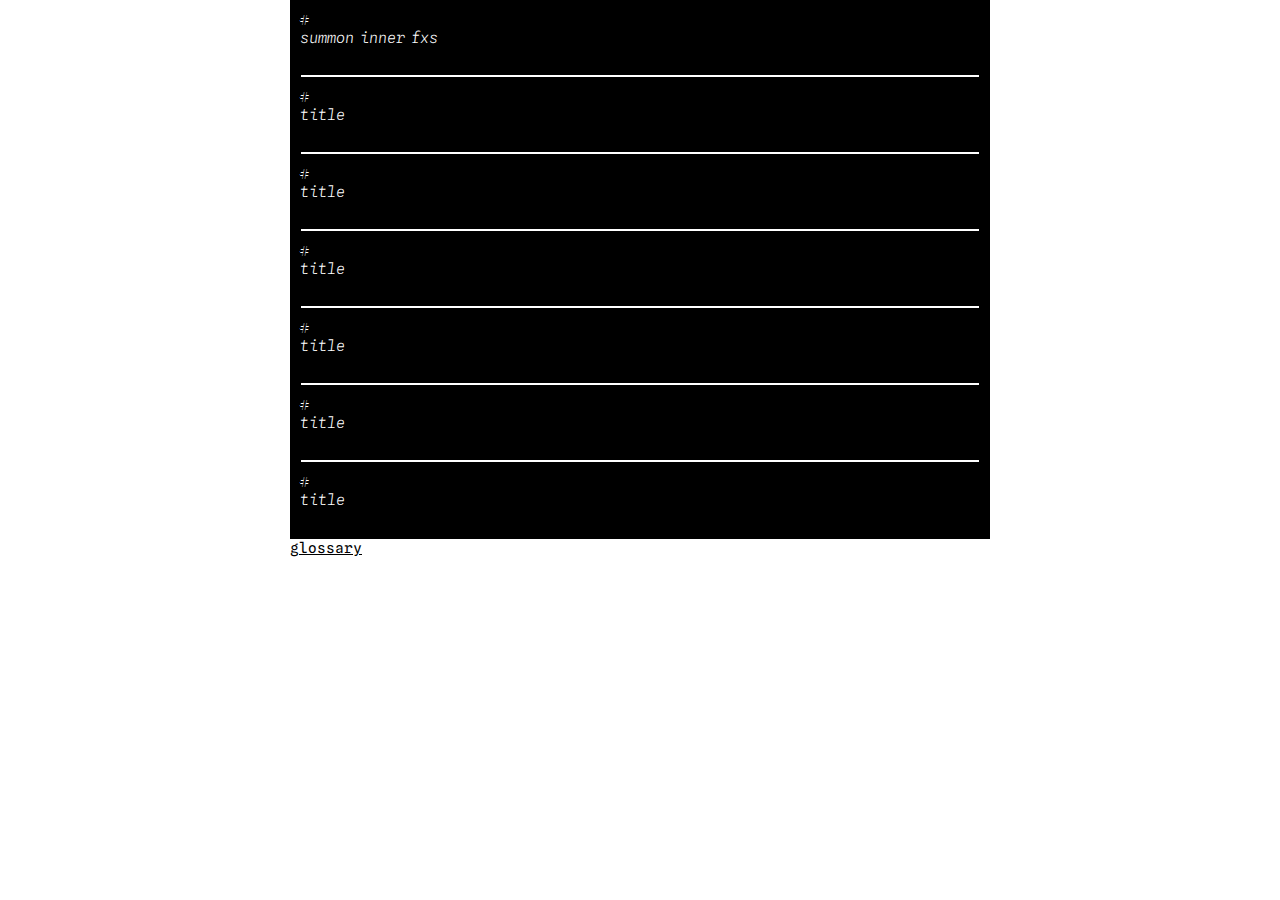
==== commit 0ca34643: "Add files via upload" ====
--- a/index.html
+++ b/index.html
@@ -31,9 +31,6 @@
 font-family: 'Ubuntu Mono', monospace;
 -->
 
-<!-- google icons --> 
-<link rel="stylesheet" href="https://fonts.googleapis.com/css2?family=Material+Symbols+Outlined:opsz,wght,FILL,GRAD@20..48,100..700,0..1,-50..200" />
-
 <!-- css --> 
 <link rel="stylesheet" href="css/style.css">
 
@@ -64,9 +61,7 @@
 
 <div class="folder_symbol">
 <!-- &#172 -->
-<span class="material-symbols-outlined">
-waterfall_chart
-</span>
+&nbsp;
 </div>
 
 </div>
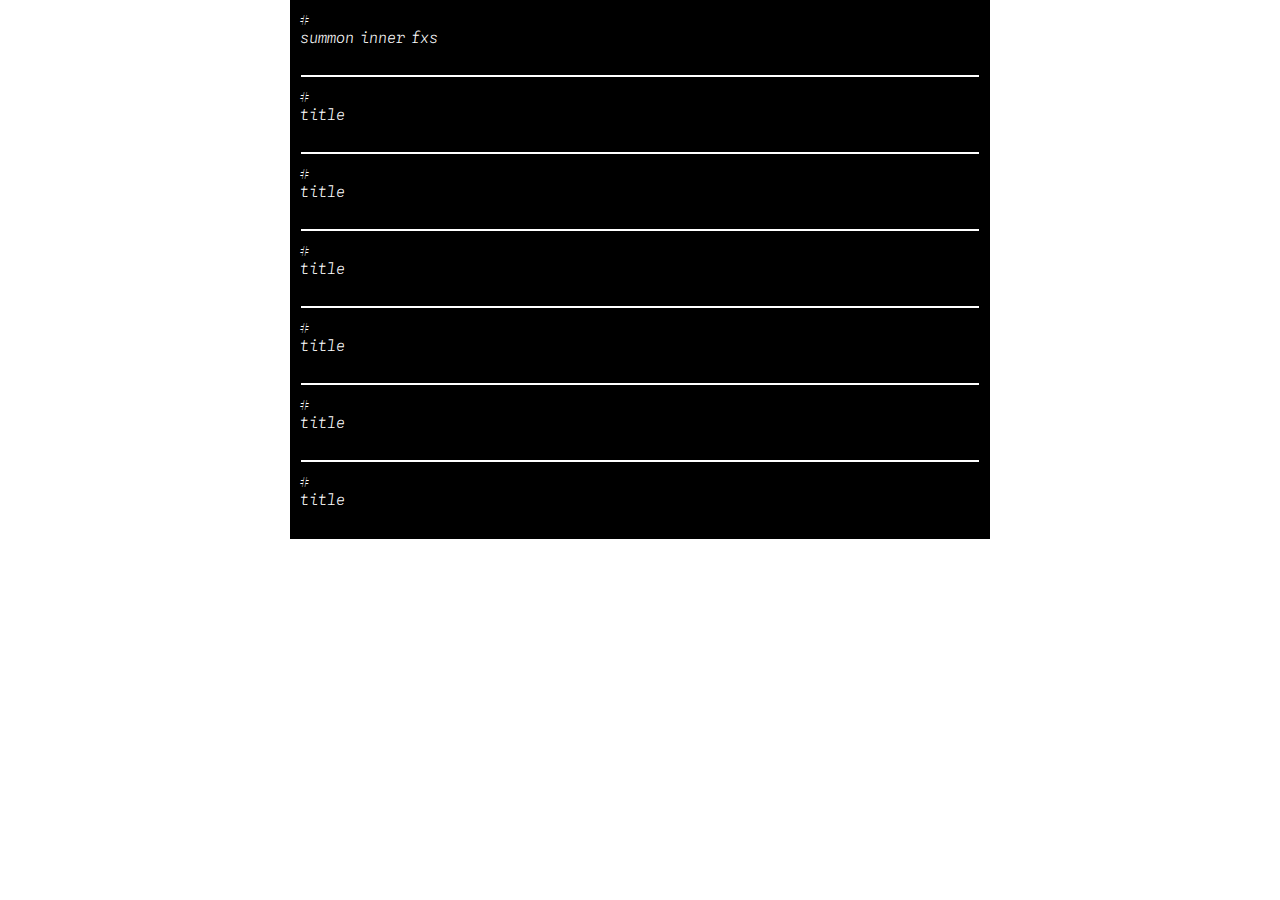
==== commit af9873d1: "Add files via upload" ====
--- a/index.html
+++ b/index.html
@@ -268,10 +268,14 @@
 <div style="padding:177.78% 0 0 0;position:relative;"><iframe src="https://player.vimeo.com/video/793656468?h=6469b2179f&color=0000A6&title=0&byline=0&portrait=0" style="position:absolute;top:0;left:0;width:100%;height:100%;" frameborder="0" allow="autoplay; fullscreen; picture-in-picture" allowfullscreen></iframe></div><script src="https://player.vimeo.com/api/player.js"></script>
 </div>
 
+<!-- links
+
 <nav>
 <a href="pages/glossary/glossary.html"><ins>glossary</ins></a>
 </nav>
 
+--> 
+
 
 </div>
 
--- a/css/style.css
+++ b/css/style.css
@@ -33,16 +33,6 @@
 	word-spacing: -7px;
 	width: 700px;
   	margin: 0px;
-}
-
-/* icons */
-
-.material-symbols-outlined {
-  font-variation-settings:
-  'FILL' 0,
-  'wght' 100,
-  'GRAD' 0,
-  'opsz' 24
 }
 
 /* text outside foldable containers */
@@ -294,19 +284,19 @@
 
 a:link {
   	color: black;
-  	background-color: transparent;
+  	background-color: black;
   	text-decoration: none;
 }
 
 a:visited {
  	color: black;
- 	background-color: transparent;
+ 	background-color: black;
  	text-decoration: none;
 }
 
 a:hover {
   	color: black;
-  	background-color: black;
+  	background-color: white;
   	text-decoration: none;
 }
 	
@@ -493,4 +483,28 @@
 		font-size: 16px;
 		padding: 0px 10px 0px 10px;
 	}
-}
+
+	a:link {
+  		color: black;
+  		background-color: transparent;
+  		text-decoration: none;
+	}
+
+	a:visited {
+ 		color: black;
+ 		background-color :transparent;
+ 		text-decoration: none;
+	}
+
+	a:hover {
+  		color: black;
+  		background-color: black;
+  		text-decoration: none;
+	}
+	
+	a:active {
+ 		color: black;
+  		background-color: black;
+  		text-decoration: none;
+	}
+}
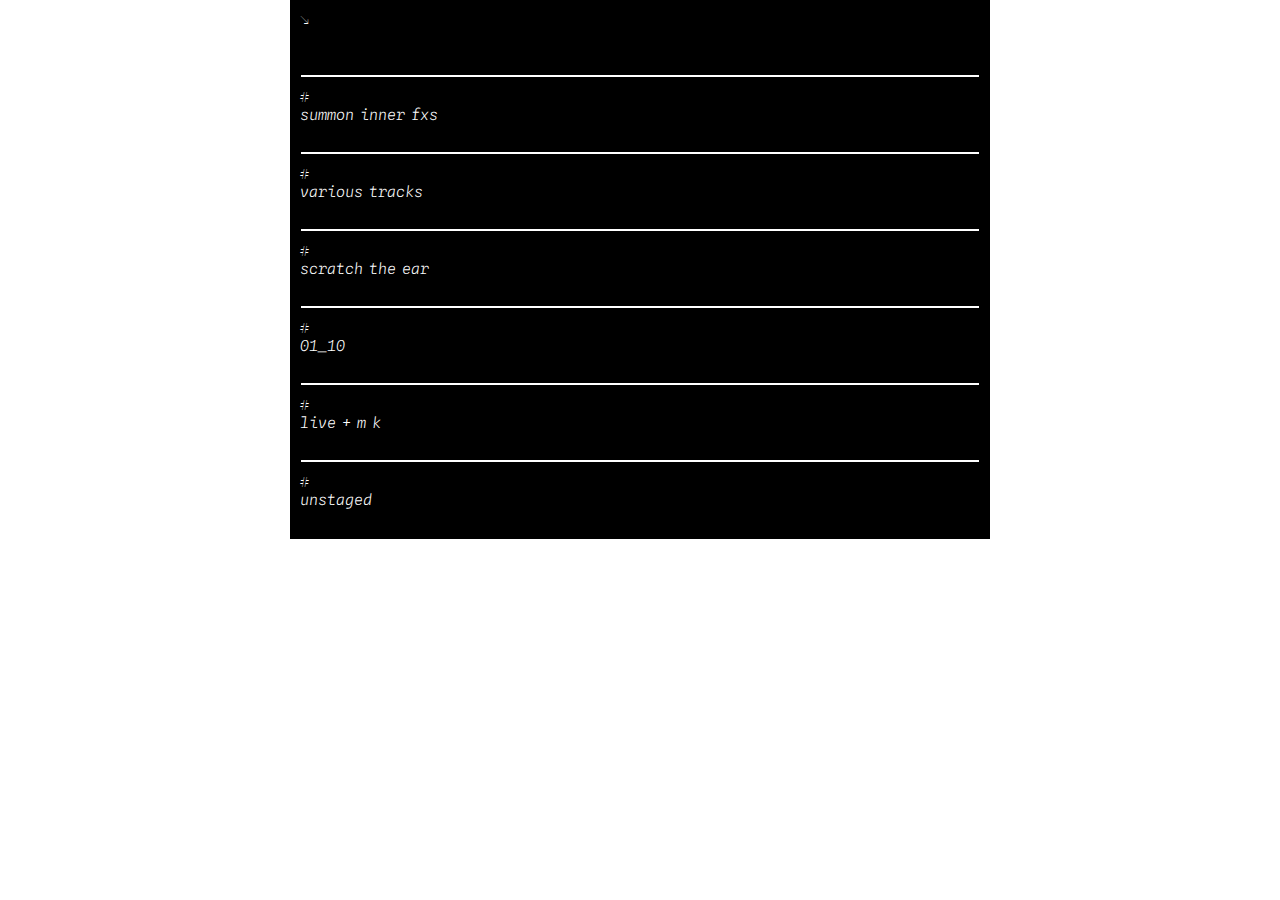
==== commit 27c4446e: "Add files via upload" ====
--- a/index.html
+++ b/index.html
@@ -1,6 +1,11 @@
-<!DOCTYPE html>
+<!doctype html>
 <html>
+
+<!-- code + design – nth --> 
+
 <head>
+
+<!-- meta tags --> 
 <meta charset="utf-8/">
 <meta name="viewport" content="width=device-width, initial-scale=1"/>
 
@@ -11,6 +16,389 @@
 <link rel="preconnect" href="https://fonts.googleapis.com">
 <link rel="preconnect" href="https://fonts.gstatic.com" crossorigin>
 <link href="https://fonts.googleapis.com/css2?family=Cormorant+Infant:ital,wght@0,300;0,400;0,500;0,600;1,300;1,400;1,500;1,600&family=Cousine:ital@0;1&family=DM+Mono:ital,wght@0,300;0,400;1,300;1,400&family=IBM+Plex+Mono:ital,wght@0,100;0,200;0,300;0,400;0,500;0,600;0,700;1,100;1,200;1,300;1,400;1,500;1,600;1,700&family=IBM+Plex+Sans:ital,wght@0,100;0,200;0,300;0,400;1,100;1,200;1,300;1,400&family=Montserrat+Alternates:ital,wght@0,100;0,200;0,300;0,400;1,100;1,200;1,300;1,400&family=Montserrat:ital,wght@0,100;0,200;0,300;0,400;1,100;1,200;1,300;1,400&family=Overpass+Mono:wght@300;400&family=PT+Mono&family=Quicksand:wght@300;400&family=Raleway:ital,wght@0,100;0,200;0,300;0,400;0,500;1,100;1,200;1,300;1,400;1,500&family=Red+Hat+Mono:ital,wght@0,300;0,400;1,300;1,400&family=Source+Code+Pro:ital,wght@0,200;0,300;0,400;1,200;1,300;1,400&family=Space+Mono:ital@0;1&family=Spline+Sans+Mono:ital,wght@0,300;0,400;1,300;1,400&family=Ubuntu+Mono:ital@0;1&display=swap" rel="stylesheet">
+
+<!-- css --> 
+<link rel="stylesheet" href="css/style.css">
+
+</head>
+
+<body>
+
+<div class="centered">
+<!--
+<div class="text">
+<p>Lorem ipsum dolor sit amet, consectetur adipisicing elit, sed do eiusmod tempor incididunt ut labore et dolore magna aliqua. Ut enim ad minim veniam, quis nostrud exercitation ullamco laboris nisi ut aliquip ex ea commodo consequat.</p>
+</div>
+-->
+
+<!-- folder 1 -->
+
+<button class="collapsible";>
+
+<div class="folder_button_main_layout";>
+<div class="folder_button_secondary_layout";>
+
+<div class="folder_number";>
+&#8600;
+</div>
+
+<div class="folder_title";>
+&nbsp;
+</div>
+
+<div class="folder_symbol">
+<!-- &#172 -->
+&nbsp;
+</div>
+
+</div>
+
+<hr class="divider0";>
+
+</div>
+
+</button>
+
+<div class="folder_container_1">
+
+<div>
+<p class="folder_txt_side_1"; style="margin 10px 15px 10px 15px">
+
+Ivan Kalashnik 
+<br>
+based in Tbilisi, Georgia 
+<br>
+<a href="mailto:wehrk@hotmail.com">wehrk@hotmail.com 
+</a>
+<br><br>
+
+Working as an artist under the names Wehrk and Nth in a field of computer music, live-coding, exploring disorientating and exaggerated sonics. Using <a href="https://supercollider.github.io">SuperCollider</a> open-source audio synthesis environment and other advanced synthesis software for developments in microsound and musical areas.
+<br><br>
+Since the moment of moving to Tbilisi been mainly engaged in development of live-coding project and performing live in events taking place in the countries of Georgia and Armenia.
+</p>
+</div>
+
+
+<div class="folder_img_1">
+<img src="img/info1.jpg" alt="src">
+</div>
+
+
+<hr>
+</div>
+
+<!-- folder 2 -->
+
+<button class="collapsible";>
+<div class="folder_button_main_layout";>
+<div class="folder_button_secondary_layout";>
+
+<div class="folder_number";>
+#
+</div>
+
+<div class="folder_title";>
+summon inner fxs
+</div>
+
+<div class="folder_symbol">
+&nbsp;
+</div>
+
+</div>
+
+<hr class="divider1";>
+
+</div>
+</button>
+
+<div class="folder_container_1">
+
+<div class="folder_img_1">
+<img src="img/sinnfx1.jpg"; alt="src">
+</div>
+
+<div>
+<p class="folder_txt_side_1">Composition compiled of 10 short (30s - 1min) affective recordings made with different synthesis software developments and <a href="https://www.marcinpietruszewski.com/the-new-pulsar-generator">The New Pulsar Generator (nuPg)</a> by Marcin Pietruszewski modified version (allows integration of modulation matrix with all SuperCollider language/server functionality).</p>
+</div>
+
+<div class="folder_bcplayer_div_1">
+<iframe class="folder_bcplayer_1" src="https://bandcamp.com/EmbeddedPlayer/album=3165089018/size=large/bgcol=ffffff/linkcol=333333/tracklist=false/artwork=none/transparent=true/" seamless><a href="https://berndschurer.bandcamp.com/album/parallax">Parallax by Bernd Schurer</a></iframe>
+</div>
+<hr>
+</div>
+
+<!-- folder 3 -->
+
+<button class="collapsible";>
+
+<div class="folder_button_main_layout";>
+<div class="folder_button_secondary_layout";>
+
+<div class="folder_number";>
+#
+</div>
+
+<div class="folder_title";>
+various tracks
+</div>
+
+<div class="folder_symbol">
+<!-- &#172 -->
+&nbsp;
+</div>
+
+</div>
+
+<hr class="divider2";>
+
+</div>
+
+</button>
+
+<div class="folder_container_1">
+
+<div>
+<div class="folder_txt_side_1"; style="margin 10px 15px 10px 15px">
+Selected recordings from the past year. Each tracks is a specific isolated exploration of different computer musical technologies:
+<br><br>
+&#8211; 'Add' is a recording of BSME (Biased Sinusoidal Modelling Environment) code that is currently in development stage. Constantly generating partial clots are combined with wavefolding technique. 'DC' is another example of partial bursts. The frequencies are distributed by ratios of a musical scale.
+<br><br>
+&#8211; 'rec+sax-' is an exploration of <a href="https://github.com/acids-ircam/RAVE">RAVE</a> (Realtime Audio Variational autoEncoder) choir and sax pre-trained models with granular synthesis. The next for these step definitely will be training custom models.
+<br><br>
+&#8211; In 'SC_220621_202317' big pressures of dynamics normalisation was applied to simple Karplus-Strong pluck synthesis definition with tail reverberation. 
+</div>
+</div>
+
+<div class="folder_img_1">
+<img src="img/sthank1.png" alt="src">
+</div>
+
+<div>
+<div class="folder_txt_main_1">
+&#8211; In the track 'Coaulated States' streams of textons are integrating into dense clusters of energy and immediately disintegrate within their own fabric. The density of partial generation in is explored in its most extreme variations. Short (about 500 microseconds, or 0.0005 seconds) particles with modulated wave frequency are generated at a very high trigger frequency (about 2000-3000 grains per second, and sometimes more) forming into noisy particulate disintegration.
+</div>
+</div>
+
+
+<div>
+<div class="folder_txt_main_1">
+&#8211; The next two tracks are more musical than previous. '2ch' and 'reamb1' are granular ambient textures real-time processed with Fourier filter described in <a href="https://www.katjaas.nl/fourierfilter/fourierinmax.html">this</a> blog.
+<br><br>
+&#8211; 'unlocked1' represents a thickening and decaying stream of synthesized granules. Rhythmic pattern and internal microsonic texture reminds of soundsystem-oriented 4x4 house track except it is fully made of many short Hanning Window partials.
+</div>
+</div>
+
+<div class="folder_bcplayer_div_1">
+<iframe style="border: 0; width: 700px; height: 350px;" src="https://bandcamp.com/EmbeddedPlayer/album=1486496647/size=large/bgcol=ffffff/linkcol=333333/artwork=none/transparent=true/" seamless><a href="https://tabrcxn.bandcamp.com/album/various-tracks">various tracks by w</a></iframe>
+</div>
+
+<hr>
+</div>
+
+<!-- folder 4 -->
+
+<button class="collapsible";>
+<div class="folder_button_main_layout";>
+<div class="folder_button_secondary_layout";>
+
+<div class="folder_number";>
+#
+</div>
+
+<div class="folder_title";>
+scratch the ear
+</div>
+
+<div class="folder_symbol">
+&nbsp;
+</div>
+
+</div>
+
+<hr class="divider3";>
+
+</div>
+</button>
+
+<div class="folder_container_1">
+
+<div class="folder_img_1">
+<img src="img/slit1.png" alt="src">
+</div>
+
+
+<div>
+<div class="folder_txt_side_1">Various sound sources self-sequenced and modulated with transient data and zero-crossings detecting mechanisms mixed with stochastic processes. Fluid Corpus Manipulation library classes for transient RT/NRT detection used for analysis and generation of playback-point datasets retrieved at each new transient event detected in a sound file. Skipping the least sonorous parts in a sound file by acceleration of the transient part of a sound leads to compressed (in terms of timbre recognition) output that have to affect the listener with a complex cognitive response.
+<br><br>
+Playback order of transient events and modulations are defined by real-time updating transient and zero-crossings data fed back to modulate the parameters of the sound. In other words each track is self-sequenced and inner modulations are triggered by the sound source itself. zerox~ object was implemented in SuperCollider for this task.
+</div>
+</div>
+
+<div>
+<div class="folder_txt_main_1">
+<br><br>
+
+<p class="folder_quote">"The intelligent ear is infinitely demanding, and its voracity for information is far from having been satisfied."
+</p>
+
+<br><br>
+
+<p class="folder_cite">  &#8211; I. Xenakis, Formalized Music, p. 244
+</p>
+</div>
+</div>
+
+
+<div>
+<div class="folder_txt_main_1">
+	Code for these tracks built around simple <a href="https://raw.githubusercontent.com/wehrk/Zerox/main/Zerox.sc">Zerox</a> class that is designed to continuously output the number of zero-crossings per given time period and used to trigger stochastic sequences that modulate the rate of each new partial detected in the source sound file.
+</div>
+</div>
+
+
+<div class="folder_bcplayer_div_1">
+<iframe style="border: 0; width: 700px; height: 250px;" src="https://bandcamp.com/EmbeddedPlayer/album=1042471902/size=large/bgcol=ffffff/linkcol=333333/artwork=none/transparent=true/" seamless><a href="https://tabrcxn.bandcamp.com/album/scratch-the-ear">scratch the ear by w</a></iframe>
+</div>
+<hr>
+
+</div>
+
+<!-- folder 5 -->
+
+
+<button class="collapsible";>
+<div class="folder_button_main_layout";>
+<div class="folder_button_secondary_layout";>
+
+<div class="folder_number";>
+#
+</div>
+
+<div class="folder_title";>
+01_10
+</div>
+
+<div class="folder_symbol">
+&nbsp;
+</div>
+
+</div>
+
+<hr class="divider4";>
+
+</div>
+</button>
+
+<div class="content">
+<div style="padding:177.78% 0 0 0;position:relative;"><iframe src="https://player.vimeo.com/video/793656468?h=6469b2179f&color=0000A6&title=0&byline=0&portrait=0" style="position:absolute;top:0;left:0;width:100%;height:100%;" frameborder="0" allow="autoplay; fullscreen; picture-in-picture" allowfullscreen></iframe></div><script src="https://player.vimeo.com/api/player.js"></script>
+</div>
+
+
+<!-- folder 6 -->
+
+<button class="collapsible";>
+<div class="folder_button_main_layout";>
+<div class="folder_button_secondary_layout";>
+
+<div class="folder_number";>
+#
+</div>
+
+<div class="folder_title";>
+live + m k 
+</div>
+
+<div class="folder_symbol">
+&nbsp;
+</div>
+
+</div>
+
+<hr class="divider5";>
+
+</div>
+</button>
+
+<div class="folder_container_1">
+
+<div class="folder_img_1">
+<img src="img/nesm1.jpg" alt="src">
+</div>
+
+<div>
+<p class="folder_txt_side_1">Recent hybrid live-set with Misha Kurilov, a researcher and curator of extra-genre community <a href="https://radiofantasia.bandcamp.com"; style="text-decoration: underline">Radio Fantasia</a> for the Neoplasm label showcase event 'from dreams to earth' held in Tbilisi, Georgia. Spontaneous blend of synthesis definitions and sample playback algorithms for an SFX-focused performance.
+<br><br>
+Me and Misha have already worked together. <a href="https://radiofantasia.bandcamp.com/album/act-of">Link</a> to a track for act of compilation hosted by RF 
+from which the summon inner fxs collection was formed lately.
+</p>
+</div>
+
+<div class="folder_bcplayer_div_1">
+<iframe class="folder_bcplayer_1" src="https://bandcamp.com/EmbeddedPlayer/album=3165089018/size=large/bgcol=ffffff/linkcol=333333/tracklist=false/artwork=none/transparent=true/" seamless><a href="https://berndschurer.bandcamp.com/album/parallax">Parallax by Bernd Schurer</a></iframe>
+</div>
+<hr>
+</div>
+
+<!-- folder7 -->
+
+<button class="collapsible";>
+<div class="folder_button_main_layout";>
+<div class="folder_button_secondary_layout";>
+
+<div class="folder_number";>
+#
+</div>
+
+<div class="folder_title";>
+unstaged
+</div>
+
+<div class="folder_symbol">
+&nbsp;
+</div>
+
+</div>
+
+</div>
+</button>
+
+<div class="folder_container_1">
+
+<div>
+<div class="folder_txt_side_1"; style="margin 10px 15px 10px 15px">
+45-min live self-evolving rhythmic performance based on markov chains for <a href="https://electrotheatre.com/electrozone/event.htm?id=2323">unstaged</a> act curated by Katya Volkova in the Electrotheatre Stanislavsky. An anarchic tribe squats an unknown space, explores and inhabits it. Community organizes itself, creating its own rules of existence in developing sonic environment. Listen excerpt below. 
+</div>
+</div>
+
+<div class="folder_img_1">
+<img src="img/unstaged1.jpeg"; alt="src">
+</div>
+
+<div class="folder_bcplayer_div_1">
+<iframe style="border: 0; width: 100%; height: 120px;" src="https://bandcamp.com/EmbeddedPlayer/track=1055664634/size=large/bgcol=ffffff/linkcol=333333/tracklist=false/artwork=none/transparent=true/" seamless><a href="https://tabrcxn.bandcamp.com/track/unstaged-excerpt">unstaged (excerpt) by w</a></iframe>
+</div>
+
+<hr>
+
+<!-- links
+
+<nav>
+<a href="pages/glossary/glossary.html"><ins>glossary</ins></a>
+</nav>
+
+--> 
+
+
+</div>
+
+<!-- js --> 
+<script src="js/scripts.js"></script>
+
+</body>
+</html>
+
+<!-- dev reference -->
 
 <!-- css rules to specify font families:
 font-family: 'Cormorant Infant', serif;
@@ -30,257 +418,3 @@
 font-family: 'Spline Sans Mono', monospace;
 font-family: 'Ubuntu Mono', monospace;
 -->
-
-<!-- css --> 
-<link rel="stylesheet" href="css/style.css">
-
-</head>
-<body>
-
-<div class="centered">
-<!--
-<div class="text">
-<p>Lorem ipsum dolor sit amet, consectetur adipisicing elit, sed do eiusmod tempor incididunt ut labore et dolore magna aliqua. Ut enim ad minim veniam, quis nostrud exercitation ullamco laboris nisi ut aliquip ex ea commodo consequat.</p>
-</div>
--->
-
-<!-- folder 1 -->
-
-<button class="collapsible";>
-
-<div class="folder_button_main_layout";>
-<div class="folder_button_secondary_layout";>
-
-<div class="folder_number";>
-#
-</div>
-
-<div class="folder_title";>
-summon inner fxs
-</div>
-
-<div class="folder_symbol">
-<!-- &#172 -->
-&nbsp;
-</div>
-
-</div>
-
-<hr class="divider0";>
-
-</div>
-
-</button>
-<div class="folder_container_1">
-
-<div class="folder_img_1">
-<img src="img/img2.png" alt="src">
-</div>
-
-<div>
-<p class="folder_txt_side_1">Lorem ipsum dolor sit amet, consectetur adipisicing elit, sed do eiusmod tempor incididunt ut labore et dolore magna aliqua. Ut enim ad minim veniam, quis nostrud exercitation ullamco laboris nisi ut aliquip ex ea commodo consequat. Lorem ipsum dolor sit amet, consectetur adipisicing elit, sed do eiusmod tempor incididunt ut labore et dolore magna aliqua. Ut enim ad minim veniam, quis nostrud exercitation ullamco laboris nisi ut aliquip ex ea commodo consequat. Lorem ipsum dolor sit amet, consectetur adipisicing elit, sed do eiusmod tempor incididunt ut labore et dolore magna aliqua. Ut enim ad minim veniam, quis nostrud exercitation ullamco laboris nisi ut aliquip ex ea commodo consequat. Sed ut perspiciatis unde omnis iste natus error sit voluptatem accusantium doloremque laudantium, totam rem aperiam, eaque ipsa quae ab illo inventore veritatis et quasi architecto beatae vitae dicta sunt explicabo. Nemo enim ipsam voluptatem quia voluptas sit aspernatur aut odit aut fugit...</p>
-</div>
-
-<div>
-<p class="folder_txt_main_1">Lorem ipsum dolor sit amet, consectetur adipisicing elit, sed do eiusmod tempor incididunt ut labore et dolore magna aliqua. Ut enim ad minim veniam, quis nostrud exercitation ullamco laboris nisi ut aliquip ex ea commodo consequat. Lorem ipsum dolor sit amet, consectetur adipisicing elit, sed do eiusmod tempor incididunt ut labore et dolore magna aliqua. Ut enim ad minim veniam, quis nostrud exercitation ullamco laboris nisi ut aliquip ex ea commodo consequat. Sed ut perspiciatis unde omnis iste natus error.</p>
-</div>
-
-<div>
-<p class="folder_txt_main_1">Lorem ipsum dolor sit amet, consectetur adipisicing elit, sed do eiusmod tempor incididunt ut labore et dolore magna aliqua. Ut enim ad minim veniam, quis nostrud exercitation ullamco laboris nisi ut aliquip ex ea commodo consequat. Lorem ipsum dolor sit amet, consectetur adipisicing elit, sed do eiusmod tempor incididunt ut labore et dolore magna aliqua. Ut enim ad minim veniam, quis nostrud exercitation ullamco laboris nisi ut aliquip ex ea commodo consequat. Sed ut perspiciatis unde omnis iste natus error.</p>
-</div>
-
-<div class="folder_bcplayer_div_1">
-<iframe class="folder_bcplayer_1" src="https://bandcamp.com/EmbeddedPlayer/album=3165089018/size=large/bgcol=ffffff/linkcol=333333/tracklist=false/artwork=none/transparent=true/" seamless><a href="https://berndschurer.bandcamp.com/album/parallax">Parallax by Bernd Schurer</a></iframe>
-</div>
-<hr>
-</div>
-
-<!-- folder 2 -->
-
-<button class="collapsible";>
-<div class="folder_button_main_layout";>
-<div class="folder_button_secondary_layout";>
-
-<div class="folder_number";>
-#
-</div>
-
-<div class="folder_title";>
-title
-</div>
-
-<div class="folder_symbol">
-&nbsp;
-</div>
-
-</div>
-
-<hr class="divider1";>
-
-</div>
-</button>
-
-<div class="content">
-<p>Lorem ipsum dolor sit amet, consectetur adipisicing elit, sed do eiusmod tempor incididunt ut labore et dolore magna aliqua. Ut enim ad minim veniam, quis nostrud exercitation ullamco laboris nisi ut aliquip ex ea commodo consequat.</p>
-</div>
-
-<!-- folder 3 -->
-
-<button class="collapsible";>
-<div class="folder_button_main_layout";>
-<div class="folder_button_secondary_layout";>
-
-<div class="folder_number";>
-#
-</div>
-
-<div class="folder_title";>
-title
-</div>
-
-<div class="folder_symbol">
-&nbsp;
-</div>
-
-</div>
-
-<hr class="divider2";>
-
-</div>
-</button>
-
-<div class="content">
-<p>Lorem ipsum dolor sit amet, consectetur adipisicing elit, sed do eiusmod tempor incididunt ut labore et dolore magna aliqua. Ut enim ad minim veniam, quis nostrud exercitation ullamco laboris nisi ut aliquip ex ea commodo consequat.</p>
-</div>
-
-<!-- folder 4 -->
-
-<button class="collapsible";>
-<div class="folder_button_main_layout";>
-<div class="folder_button_secondary_layout";>
-
-<div class="folder_number";>
-#
-</div>
-
-<div class="folder_title";>
-title
-</div>
-
-<div class="folder_symbol">
-&nbsp;
-</div>
-
-</div>
-
-<hr class="divider3";>
-
-</div>
-</button>
-
-<div class="content">
-<p>Lorem ipsum dolor sit amet, consectetur adipisicing elit, sed do eiusmod tempor incididunt ut labore et dolore magna aliqua. Ut enim ad minim veniam, quis nostrud exercitation ullamco laboris nisi ut aliquip ex ea commodo consequat.</p>
-</div>
-
-
-<!-- folder 5 -->
-
-<button class="collapsible";>
-<div class="folder_button_main_layout";>
-<div class="folder_button_secondary_layout";>
-
-<div class="folder_number";>
-#
-</div>
-
-<div class="folder_title";>
-title
-</div>
-
-<div class="folder_symbol">
-&nbsp;
-</div>
-
-</div>
-
-<hr class="divider4";>
-
-</div>
-</button>
-
-<div class="content">
-<p>Lorem ipsum dolor sit amet, consectetur adipisicing elit, sed do eiusmod tempor incididunt ut labore et dolore magna aliqua. Ut enim ad minim veniam, quis nostrud exercitation ullamco laboris nisi ut aliquip ex ea commodo consequat.</p>
-</div>
-
-<!-- folder 6 -->
-
-<button class="collapsible";>
-<div class="folder_button_main_layout";>
-<div class="folder_button_secondary_layout";>
-
-<div class="folder_number";>
-#
-</div>
-
-<div class="folder_title";>
-title
-</div>
-
-<div class="folder_symbol">
-&nbsp;
-</div>
-
-</div>
-
-<hr class="divider5";>
-
-</div>
-</button>
-
-<div class="content">
-<p>Lorem ipsum dolor sit amet, consectetur adipisicing elit, sed do eiusmod tempor incididunt ut labore et dolore magna aliqua. Ut enim ad minim veniam, quis nostrud exercitation ullamco laboris nisi ut aliquip ex ea commodo consequat.</p>
-</div>
-
-<!-- folder 7 -->
-
-<button class="collapsible";>
-<div class="folder_button_main_layout";>
-<div class="folder_button_secondary_layout";>
-
-<div class="folder_number";>
-#
-</div>
-
-<div class="folder_title";>
-title
-</div>
-
-<div class="folder_symbol">
-&nbsp;
-</div>
-
-</div>
-
-</div>
-</button>
-
-<div class="content">
-<div style="padding:177.78% 0 0 0;position:relative;"><iframe src="https://player.vimeo.com/video/793656468?h=6469b2179f&color=0000A6&title=0&byline=0&portrait=0" style="position:absolute;top:0;left:0;width:100%;height:100%;" frameborder="0" allow="autoplay; fullscreen; picture-in-picture" allowfullscreen></iframe></div><script src="https://player.vimeo.com/api/player.js"></script>
-</div>
-
-<!-- links
-
-<nav>
-<a href="pages/glossary/glossary.html"><ins>glossary</ins></a>
-</nav>
-
---> 
-
-
-</div>
-
-<!-- js --> 
-<script src="js/scripts.js"></script>
-
-</body>
-</html>
--- a/css/style.css
+++ b/css/style.css
@@ -59,8 +59,8 @@
 /* horizontal lines */
 
 hr {
-	border: 8px solid #0000A6;
-  	width: 700px;
+	border: 8px solid #FEFEFE; 
+	width: 700px;
   	margin: auto;
 	margin-left: 0;
 	margin-right: 0;
@@ -177,7 +177,9 @@
 }
 
 .active, .collapsible:hover {
- 	background-color: #0000A6;
+ 	background-color: #FEFEFE; /*#0000A6;*/
+	color: black;
+
 }
 
 .folder_number {
@@ -243,7 +245,44 @@
 	font-weight: 300;
 	word-wrap: break-word;
   	background-color: white;
-}
+	}
+
+.folder_quote {
+	width: auto;
+	height: auto;
+  	font-size: 100%;
+	font-family: 'IBM Plex Sans', sans-serif;
+	/*font-family: 'Quicksand', sans-serif;*/
+	margin: 0px 35px 0px 35px;
+	font-weight: 300;
+	word-wrap: break-word;
+  	background-color: white;
+	font-style: italic;
+	}
+
+.folder_cite {
+	width: auto;
+	height: auto;
+  	font-size: 80%;
+	font-family: 'IBM Plex Sans', sans-serif;
+	/*font-family: 'Quicksand', sans-serif;*/
+	margin: 0px 0px 0px 0px;
+	font-weight: 300;
+	background-color: white;
+	text-align: end;
+	font-style: italic;
+	}
+
+.folder_enumeration {
+	width: auto;
+	height: auto;
+  	font-size: 100%;
+	font-family: 'IBM Plex Sans', sans-serif;
+	/*font-family: 'Quicksand', sans-serif;*/
+	margin:  0px 10px 0px 10px;
+	font-weight: 300;
+	background-color: white;
+	}
 
 .folder_txt_main_1 {
 	width: 325px;
@@ -256,7 +295,7 @@
 	font-weight: 300;
 	word-wrap: break-word;
   	background-color: white;
-}
+	}
 
 .folder_bcplayer_div_1 {
 	width: 700px;
@@ -284,26 +323,26 @@
 
 a:link {
   	color: black;
-  	background-color: black;
-  	text-decoration: none;
+  	background-color: white;
+	text-decoration: underline;
 }
 
 a:visited {
  	color: black;
- 	background-color: black;
- 	text-decoration: none;
+ 	background-color: white;
+	text-decoration: underline;
 }
 
 a:hover {
   	color: black;
-  	background-color: white;
+  	background-color: black;
   	text-decoration: none;
 }
 	
 a:active {
  	color: black;
   	background-color: white;
-  	text-decoration: none;
+	text-decoration: underline;
 }
 
 /* responsive mode (less than 700px) */
@@ -452,8 +491,9 @@
 		padding: 5px 0px 5px 0px;
 	}
 
-	.active, .collapsible:hover {
- 		background-color: #0000A6;
+	.active, .collapsible, .:hover {
+ 		background-color :#FEFEFE;
+		color: black;
 	}
 
 	.folder_number {
@@ -483,16 +523,16 @@
 		font-size: 16px;
 		padding: 0px 10px 0px 10px;
 	}
-
+	
 	a:link {
   		color: black;
-  		background-color: transparent;
+  		background-color: white;
   		text-decoration: none;
 	}
 
 	a:visited {
  		color: black;
- 		background-color :transparent;
+ 		background-color: white;
  		text-decoration: none;
 	}
 
@@ -504,7 +544,7 @@
 	
 	a:active {
  		color: black;
-  		background-color: black;
+  		background-color: white;
   		text-decoration: none;
 	}
 }
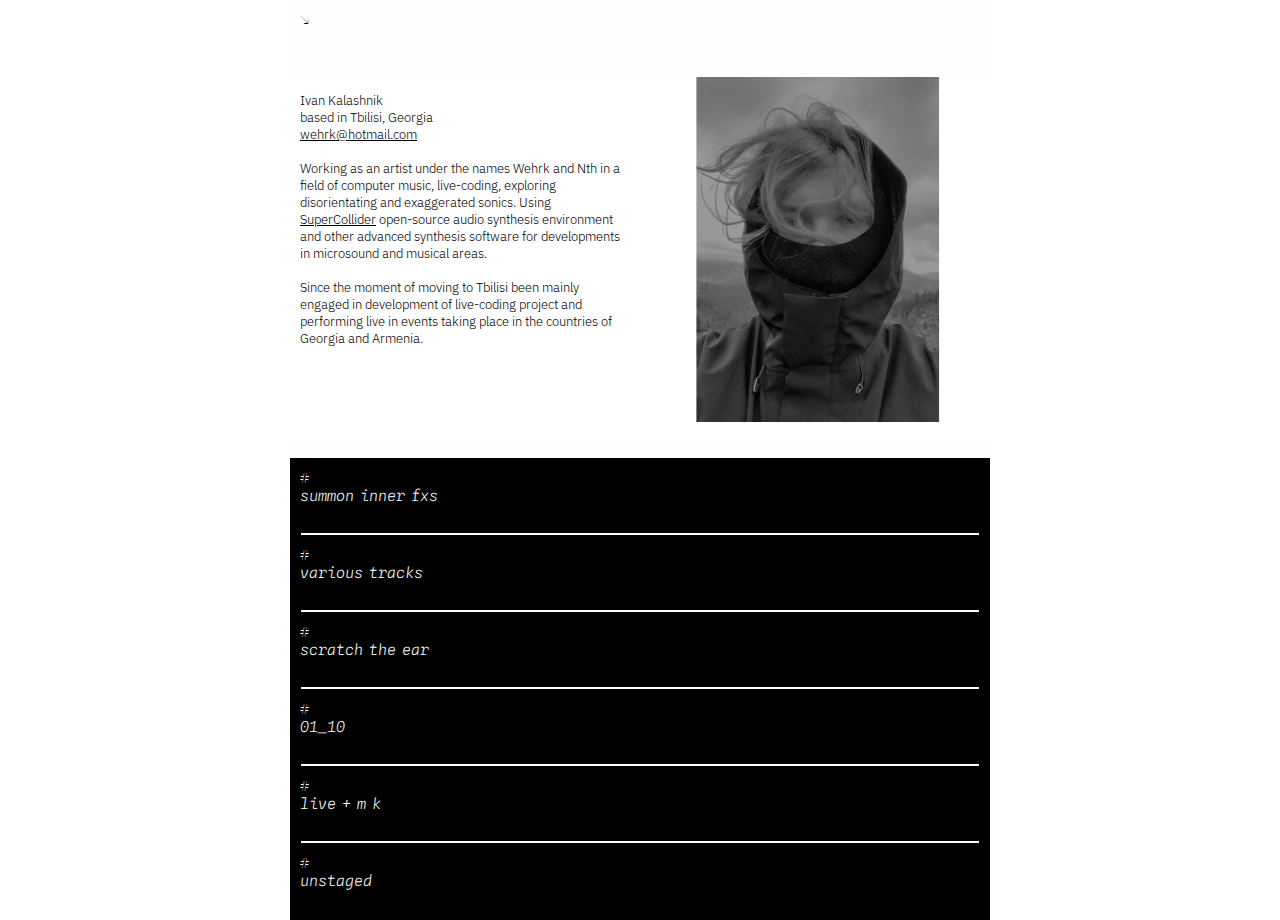
==== commit 7b79d907: "Add files via upload" ====
--- a/index.html
+++ b/index.html
@@ -33,7 +33,7 @@
 
 <!-- folder 1 -->
 
-<button class="collapsible";>
+<button class="collapsible"; id="collapsible">
 
 <div class="folder_button_main_layout";>
 <div class="folder_button_secondary_layout";>
@@ -119,12 +119,11 @@
 </div>
 
 <div>
-<p class="folder_txt_side_1">Composition compiled of 10 short (30s - 1min) affective recordings made with different synthesis software developments and <a href="https://www.marcinpietruszewski.com/the-new-pulsar-generator">The New Pulsar Generator (nuPg)</a> by Marcin Pietruszewski modified version (allows integration of modulation matrix with all SuperCollider language/server functionality).</p>
+<p class="folder_txt_side_1">Composition compiled of several short (30s - 1min) affective recordings made with different synthesis software developments and <a href="https://www.marcinpietruszewski.com/the-new-pulsar-generator">The New Pulsar Generator (nuPg)</a> by Marcin Pietruszewski modified version (allows integration of modulation matrix with all <a href="https://supercollider.github.io">SuperCollider</a> language/server functionality).</p>
 </div>
 
 <div class="folder_bcplayer_div_1">
-<iframe class="folder_bcplayer_1" src="https://bandcamp.com/EmbeddedPlayer/album=3165089018/size=large/bgcol=ffffff/linkcol=333333/tracklist=false/artwork=none/transparent=true/" seamless><a href="https://berndschurer.bandcamp.com/album/parallax">Parallax by Bernd Schurer</a></iframe>
-</div>
+<iframe class="folder_bcplayer_1"; src="https://bandcamp.com/EmbeddedPlayer/track=2087942237/size=large/bgcol=ffffff/linkcol=333333/tracklist=false/artwork=none/transparent=true/" seamless><a href="https://tabrcxn.bandcamp.com/track/summon-inner-fxs">summon inner fxs by w</a></iframe></div>
 <hr>
 </div>
 
@@ -183,7 +182,7 @@
 
 <div>
 <div class="folder_txt_main_1">
-&#8211; The next two tracks are more musical than previous. '2ch' and 'reamb1' are granular ambient textures real-time processed with Fourier filter described in <a href="https://www.katjaas.nl/fourierfilter/fourierinmax.html">this</a> blog.
+&#8211; Next two tracks are more musical than previous. '2ch' and 'reamb1' are granular ambient textures real-time processed with Fourier filter described in <a href="https://www.katjaas.nl/fourierfilter/fourierinmax.html">this</a> blog.
 <br><br>
 &#8211; 'unlocked1' represents a thickening and decaying stream of synthesized granules. Rhythmic pattern and internal microsonic texture reminds of soundsystem-oriented 4x4 house track except it is fully made of many short Hanning Window partials.
 </div>
@@ -229,9 +228,9 @@
 
 
 <div>
-<div class="folder_txt_side_1">Various sound sources self-sequenced and modulated with transient data and zero-crossings detecting mechanisms mixed with stochastic processes. Fluid Corpus Manipulation library classes for transient RT/NRT detection used for analysis and generation of playback-point datasets retrieved at each new transient event detected in a sound file. Skipping the least sonorous parts in a sound file by acceleration of the transient part of a sound leads to compressed (in terms of timbre recognition) output that have to affect the listener with a complex cognitive response.
-<br><br>
-Playback order of transient events and modulations are defined by real-time updating transient and zero-crossings data fed back to modulate the parameters of the sound. In other words each track is self-sequenced and inner modulations are triggered by the sound source itself. zerox~ object was implemented in SuperCollider for this task.
+<div class="folder_txt_side_1">Various sound sources self-sequenced and modulated with transient data and zero-crossings detecting mechanisms mixed with stochastic processes. <a href="https://github.com/flucoma/flucoma-sc">Fluid Corpus Manipulation</a> library classes for transient RT/NRT detection used for analysis and generation of playback-point datasets retrieved at each new transient event detected in a sound file. Skipping the least sonorous parts in a sound file by acceleration of the transient part of a sound leads to compressed (in terms of timbre recognition) output that have to affect the listener with a complex cognitive response.
+<br><br>
+Playback order of transient events and modulations are defined by real-time updating transient and zero-crossings data fed back to modulate the parameters of the sound. In other words each track is self-sequenced and inner modulations are triggered by the sound source itself. zerox~ object was implemented in <a href="https://supercollider.github.io">SuperCollider</a> for this task.
 </div>
 </div>
 
@@ -252,7 +251,7 @@
 
 <div>
 <div class="folder_txt_main_1">
-	Code for these tracks built around simple <a href="https://raw.githubusercontent.com/wehrk/Zerox/main/Zerox.sc">Zerox</a> class that is designed to continuously output the number of zero-crossings per given time period and used to trigger stochastic sequences that modulate the rate of each new partial detected in the source sound file.
+Code for these tracks built around simple <a href="https://raw.githubusercontent.com/wehrk/Zerox/main/Zerox.sc">Zerox</a> class that is designed to continuously output the number of zero-crossings per given time period and used to trigger stochastic sequences that modulate the rate of each new partial detected in the source sound file.
 </div>
 </div>
 
@@ -290,10 +289,9 @@
 </div>
 </button>
 
-<div class="content">
+<div class="content"; style="background-color:black">
 <div style="padding:177.78% 0 0 0;position:relative;"><iframe src="https://player.vimeo.com/video/793656468?h=6469b2179f&color=0000A6&title=0&byline=0&portrait=0" style="position:absolute;top:0;left:0;width:100%;height:100%;" frameborder="0" allow="autoplay; fullscreen; picture-in-picture" allowfullscreen></iframe></div><script src="https://player.vimeo.com/api/player.js"></script>
 </div>
-
 
 <!-- folder 6 -->
 
@@ -335,8 +333,7 @@
 </div>
 
 <div class="folder_bcplayer_div_1">
-<iframe class="folder_bcplayer_1" src="https://bandcamp.com/EmbeddedPlayer/album=3165089018/size=large/bgcol=ffffff/linkcol=333333/tracklist=false/artwork=none/transparent=true/" seamless><a href="https://berndschurer.bandcamp.com/album/parallax">Parallax by Bernd Schurer</a></iframe>
-</div>
+<iframe class="folder_bcplayer_1"; src="https://bandcamp.com/EmbeddedPlayer/track=2657238568/size=large/bgcol=ffffff/linkcol=333333/tracklist=false/artwork=none/transparent=true/" seamless><a href="https://tabrcxn.bandcamp.com/track/from-dreams-to-earth-neoplasm-wehrk-misha-live">from dreams to earth/neoplasm — wehrk_misha live by w</a></iframe></div>
 <hr>
 </div>
 
--- a/css/style.css
+++ b/css/style.css
@@ -179,7 +179,7 @@
 .active, .collapsible:hover {
  	background-color: #FEFEFE; /*#0000A6;*/
 	color: black;
-
+	transition: color 0.05s ease-out;
 }
 
 .folder_number {
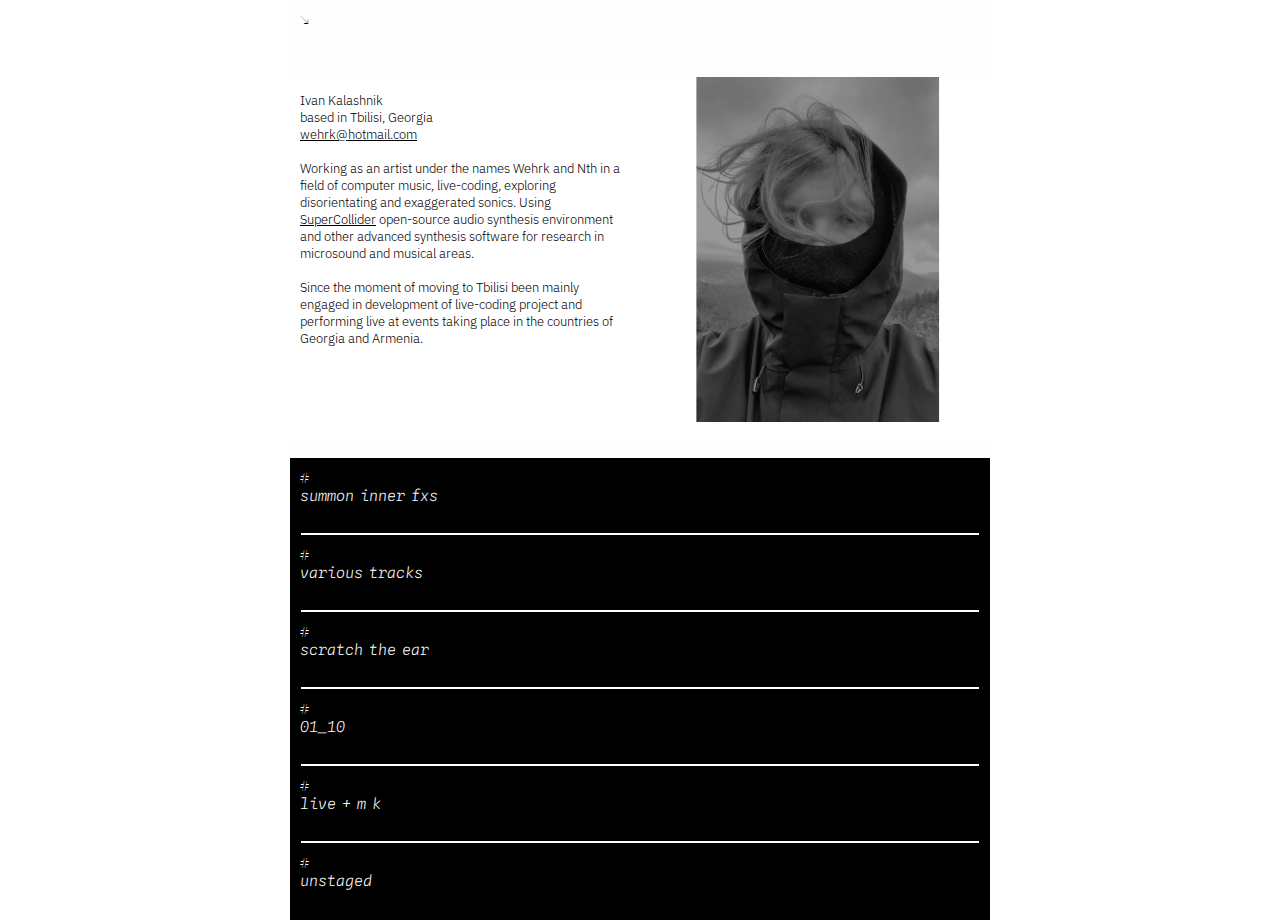
==== commit 19e8a285: "Add files via upload" ====
--- a/index.html
+++ b/index.html
@@ -72,9 +72,9 @@
 </a>
 <br><br>
 
-Working as an artist under the names Wehrk and Nth in a field of computer music, live-coding, exploring disorientating and exaggerated sonics. Using <a href="https://supercollider.github.io">SuperCollider</a> open-source audio synthesis environment and other advanced synthesis software for developments in microsound and musical areas.
-<br><br>
-Since the moment of moving to Tbilisi been mainly engaged in development of live-coding project and performing live in events taking place in the countries of Georgia and Armenia.
+Working as an artist under the names Wehrk and Nth in a field of computer music, live-coding, exploring disorientating and exaggerated sonics. Using <a href="https://supercollider.github.io">SuperCollider</a> open-source audio synthesis environment and other advanced synthesis software for research in microsound and musical areas.
+<br><br>
+Since the moment of moving to Tbilisi been mainly engaged in development of live-coding project and performing live at events taking place in the countries of Georgia and Armenia.
 </p>
 </div>
 
